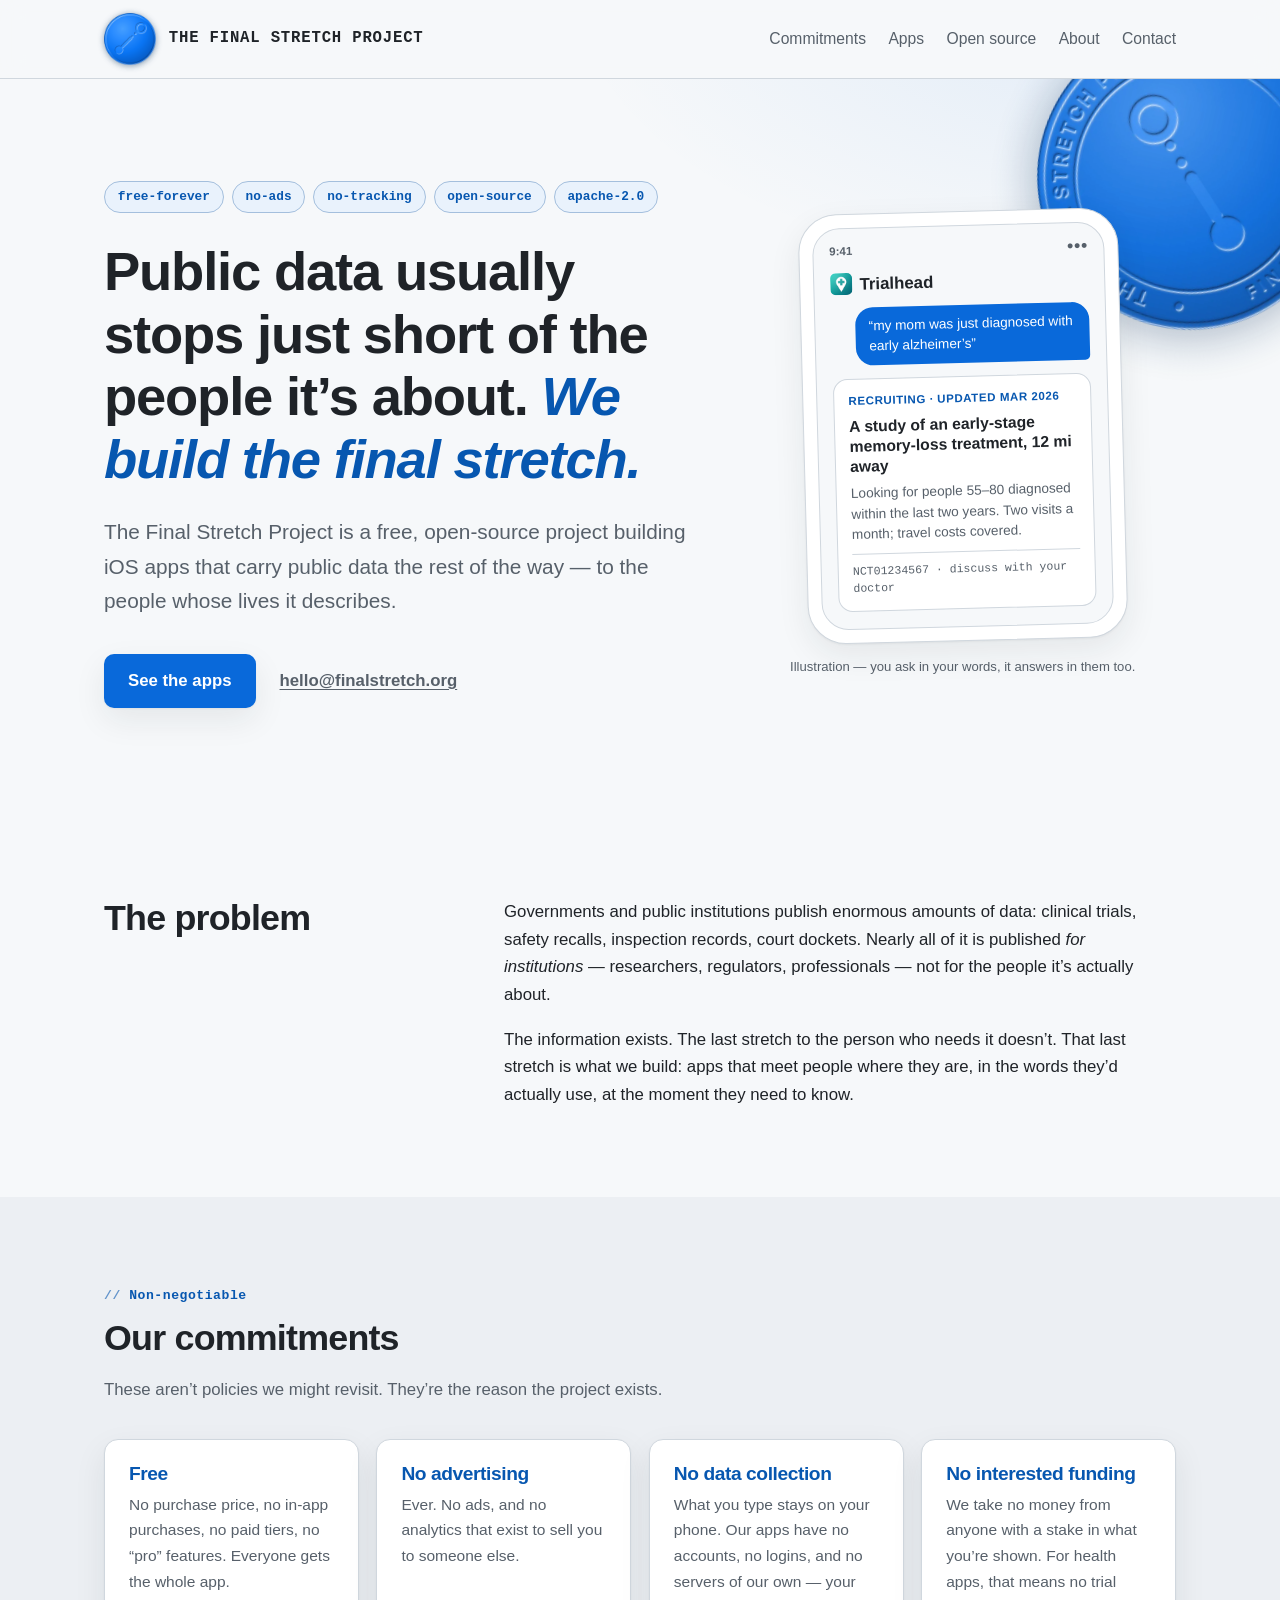
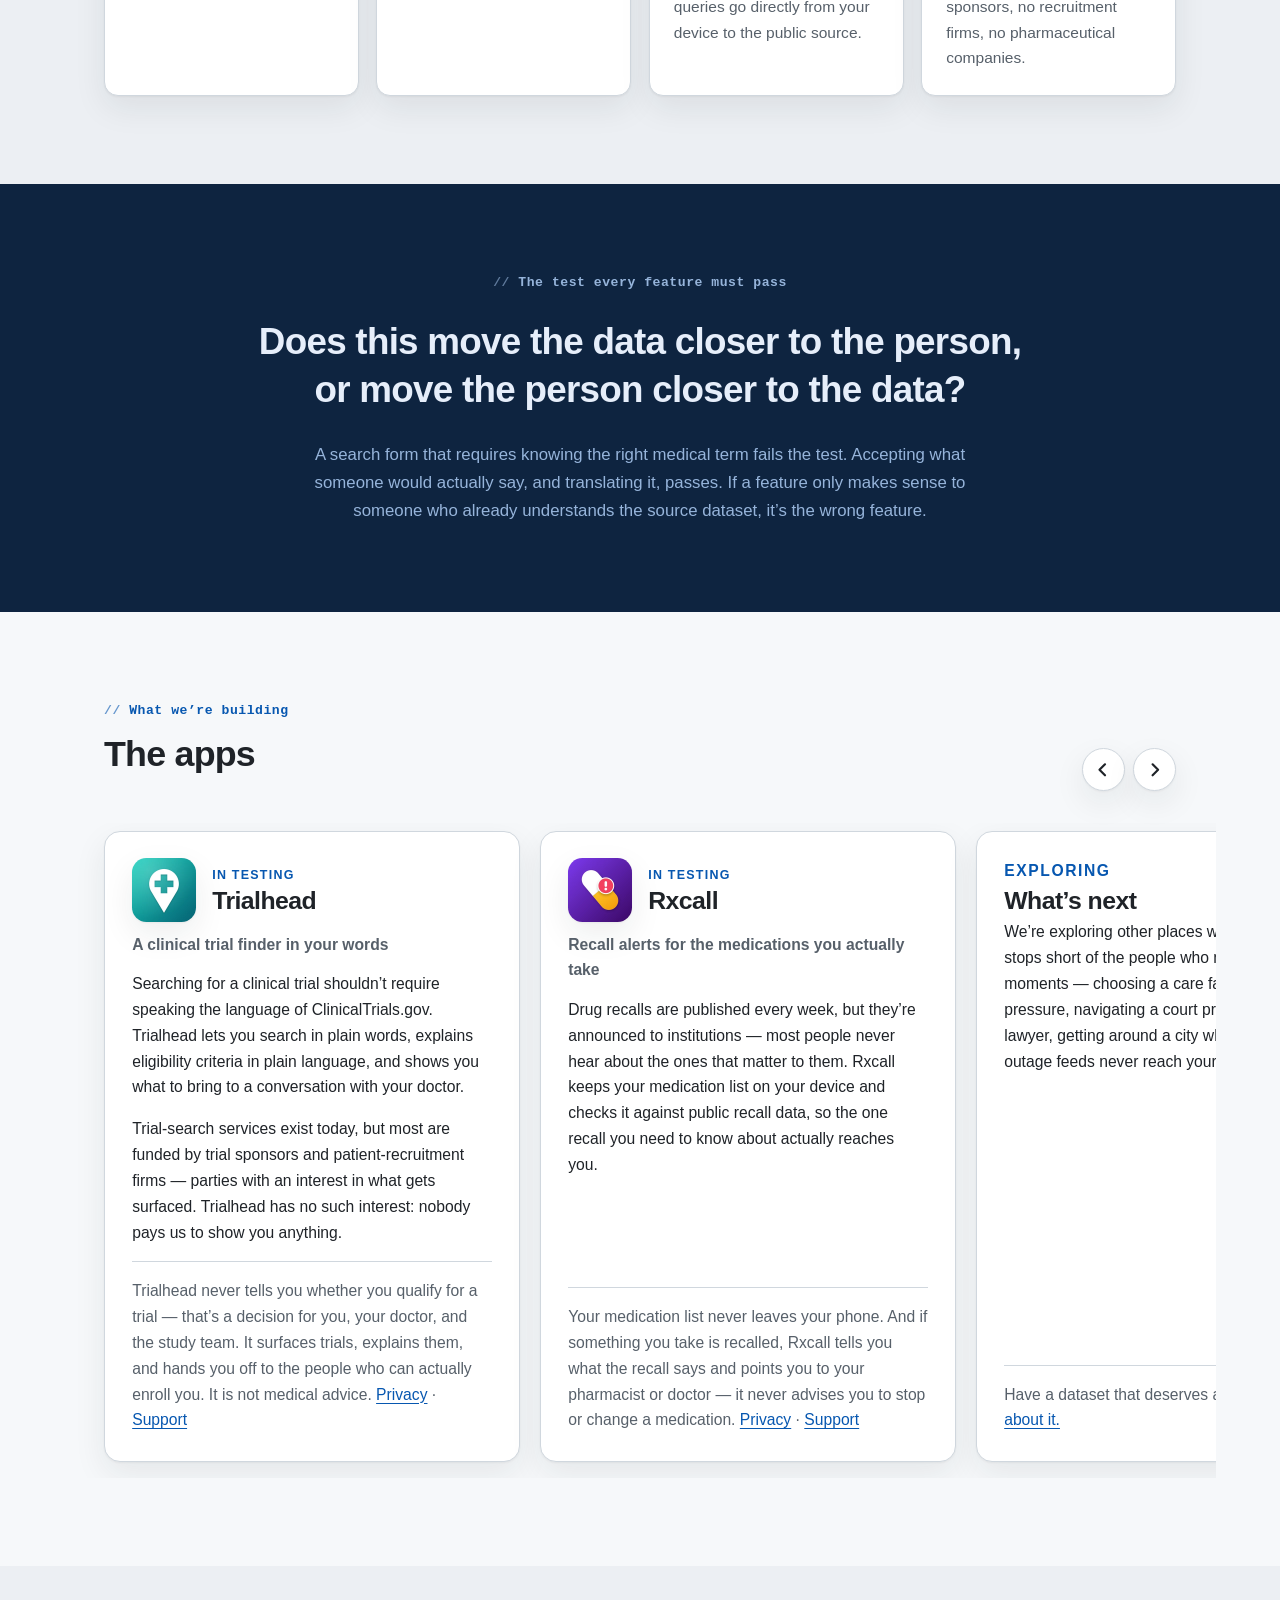
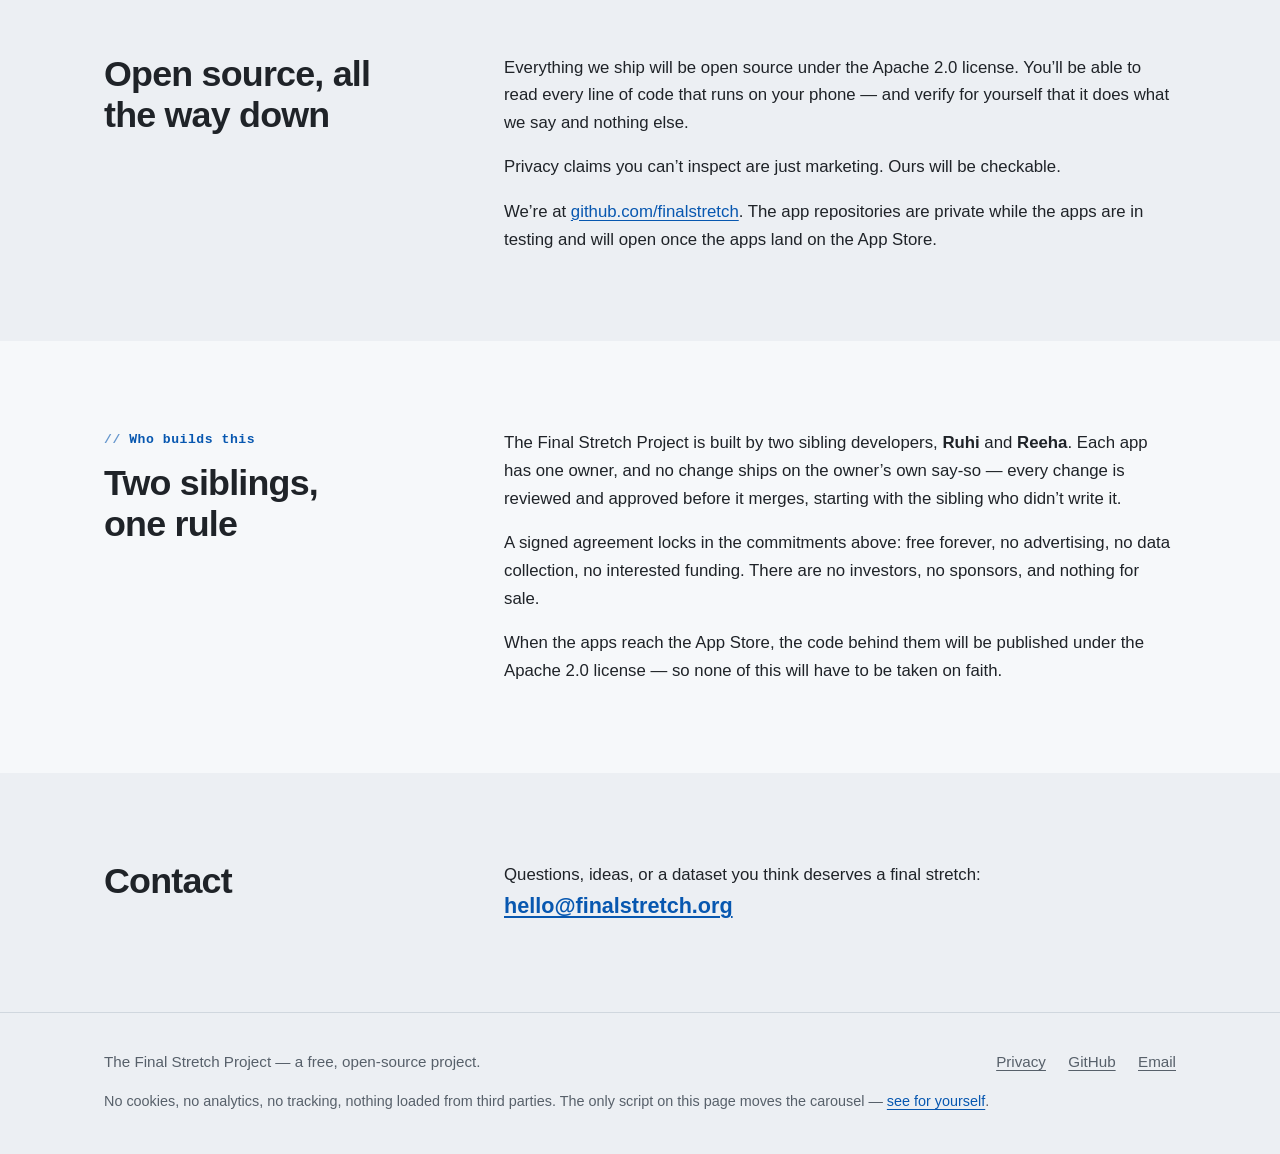
==== index.html @ bf7fd4ed "Point 'see for yourself' at the page source on GitHub Co-Authored-By: Claude Fable 5 <noreply@anthro" ====
<!DOCTYPE html>
<html lang="en">
<head>
  <meta charset="utf-8">
  <meta name="viewport" content="width=device-width, initial-scale=1">
  <title>The Final Stretch Project — public data, carried the rest of the way</title>
  <meta name="description" content="The Final Stretch Project builds free, open-source iOS apps that carry public data the rest of the way — to the people whose lives it describes. No ads, no data collection, no interested funding.">
  <link rel="stylesheet" href="style.css">
  <link rel="icon" href="data:image/svg+xml,%3Csvg xmlns='http://www.w3.org/2000/svg' viewBox='0 0 32 32'%3E%3Ccircle cx='16' cy='16' r='16' fill='%230969da'/%3E%3Ccircle cx='16' cy='16' r='13.2' fill='none' stroke='%23ffffff' stroke-opacity='0.5' stroke-width='0.9'/%3E%3Ccircle cx='22.2' cy='9.8' r='2.4' fill='none' stroke='%23ffffff' stroke-width='2'/%3E%3Cline x1='19.9' y1='12.3' x2='16.5' y2='16' stroke='%23ffffff' stroke-width='2' stroke-linecap='round' stroke-dasharray='0.1 2.4'/%3E%3Cline x1='16.5' y1='16' x2='12.6' y2='20.2' stroke='%23ffffff' stroke-width='2.4' stroke-linecap='round'/%3E%3Ccircle cx='10.8' cy='22.2' r='2.7' fill='%23ffffff'/%3E%3C/svg%3E">
  <meta property="og:title" content="The Final Stretch Project">
  <meta property="og:description" content="Public data usually stops just short of the people it's about. We build the final stretch.">
  <meta property="og:type" content="website">
  <meta property="og:url" content="https://finalstretch.org/">
</head>
<body>
  <a class="skip-link" href="#main">Skip to content</a>

  <header class="site-header">
    <nav class="container" aria-label="Site">
      <a class="wordmark" href="/">
        <img src="logo-header.png" alt="" width="48" height="48">
        The Final Stretch&nbsp;Project
      </a>
      <ul>
        <li><a href="#commitments">Commitments</a></li>
        <li><a href="#apps">Apps</a></li>
        <li><a href="#open-source">Open source</a></li>
        <li><a href="#about">About</a></li>
        <li><a href="#contact">Contact</a></li>
      </ul>
    </nav>
  </header>

  <main id="main">

    <section class="hero">
      <img class="hero-seal" src="logo-hero.webp" alt="" aria-hidden="true">
      <div class="container hero-grid">
        <div>
          <ul class="badges" aria-label="Project principles">
            <li>free-forever</li>
            <li>no-ads</li>
            <li>no-tracking</li>
            <li>open-source</li>
            <li>apache-2.0</li>
          </ul>
          <h1>Public data usually stops just short of the people it&rsquo;s about. <em>We build the final stretch.</em></h1>
          <p class="lede">The Final Stretch Project is a free, open-source project building iOS apps that carry public data the rest of the way&nbsp;&mdash; to the people whose lives it describes.</p>
          <p class="hero-actions">
            <a class="button" href="#apps">See the apps</a>
            <a class="quiet" href="mailto:hello@finalstretch.org">hello@finalstretch.org</a>
          </p>
        </div>
        <div>
          <div class="phone" aria-hidden="true">
            <div class="phone-screen">
              <div class="phone-status"><span>9:41</span><span>&#9679;&#9679;&#9679;</span></div>
              <p class="phone-app"><img src="trialhead-icon.webp" alt="" width="22" height="22">Trialhead</p>
              <p class="phone-query">&ldquo;my mom was just diagnosed with early alzheimer&rsquo;s&rdquo;</p>
              <div class="phone-result">
                <p class="phone-meta">Recruiting &middot; Updated Mar 2026</p>
                <p class="phone-title">A study of an early-stage memory-loss treatment, 12&nbsp;mi away</p>
                <p class="phone-body">Looking for people 55&ndash;80 diagnosed within the last two years. Two visits a month; travel costs covered.</p>
                <p class="phone-id">NCT01234567 &middot; discuss with your doctor</p>
              </div>
            </div>
          </div>
          <p class="phone-caption">Illustration &mdash; you ask in your words, it answers in them too.</p>
        </div>
      </div>
    </section>

    <section class="band" aria-labelledby="problem-heading">
      <div class="container split">
        <h2 id="problem-heading">The problem</h2>
        <div class="prose-col">
          <p>Governments and public institutions publish enormous amounts of data: clinical trials, safety recalls, inspection records, court dockets. Nearly all of it is published <em>for institutions</em>&nbsp;&mdash; researchers, regulators, professionals&nbsp;&mdash; not for the people it&rsquo;s actually about.</p>
          <p>The information exists. The last stretch to the person who needs it doesn&rsquo;t. That last stretch is what we build: apps that meet people where they are, in the words they&rsquo;d actually use, at the moment they need to know.</p>
        </div>
      </div>
    </section>

    <section class="band band-tint" aria-labelledby="commitments-heading" id="commitments">
      <div class="container">
        <p class="kicker">Non-negotiable</p>
        <h2 id="commitments-heading">Our commitments</h2>
        <p class="section-intro">These aren&rsquo;t policies we might revisit. They&rsquo;re the reason the project exists.</p>
        <div class="commitments-grid">
          <article>
            <h3>Free</h3>
            <p>No purchase price, no in-app purchases, no paid tiers, no &ldquo;pro&rdquo; features. Everyone gets the whole app.</p>
          </article>
          <article>
            <h3>No advertising</h3>
            <p>Ever. No ads, and no analytics that exist to sell you to someone else.</p>
          </article>
          <article>
            <h3>No data collection</h3>
            <p>What you type stays on your phone. Our apps have no accounts, no logins, and no servers of our own&nbsp;&mdash; your queries go directly from your device to the public source.</p>
          </article>
          <article>
            <h3>No interested funding</h3>
            <p>We take no money from anyone with a stake in what you&rsquo;re shown. For health apps, that means no trial sponsors, no recruitment firms, no pharmaceutical companies.</p>
          </article>
        </div>
      </div>
    </section>

    <section class="band band-accent" aria-labelledby="test-heading">
      <div class="container">
        <p class="test-kicker" id="test-heading">The test every feature must pass</p>
        <blockquote>
          <p>Does this move the data closer to the person, or move the person closer to the data?</p>
        </blockquote>
        <p class="test-note">A search form that requires knowing the right medical term fails the test. Accepting what someone would actually say, and translating it, passes. If a feature only makes sense to someone who already understands the source dataset, it&rsquo;s the wrong feature.</p>
      </div>
    </section>

    <section class="band" aria-labelledby="apps-heading" id="apps">
      <div class="container">
        <div class="gallery-head">
          <div>
            <p class="kicker">What we&rsquo;re building</p>
            <h2 id="apps-heading">The apps</h2>
          </div>
          <div class="gallery-controls" hidden>
            <button class="gal-btn" type="button" data-dir="-1" aria-label="Previous app">
              <svg viewBox="0 0 16 16" aria-hidden="true"><path d="M10 3 L5 8 L10 13" stroke="currentColor" stroke-width="2" fill="none" stroke-linecap="round" stroke-linejoin="round"/></svg>
            </button>
            <button class="gal-btn" type="button" data-dir="1" aria-label="Next app">
              <svg viewBox="0 0 16 16" aria-hidden="true"><path d="M6 3 L11 8 L6 13" stroke="currentColor" stroke-width="2" fill="none" stroke-linecap="round" stroke-linejoin="round"/></svg>
            </button>
          </div>
        </div>

        <div class="app-gallery" role="region" aria-label="App gallery" tabindex="0">

          <article class="app-card">
            <div class="app-head">
              <img class="app-icon" src="trialhead-icon.webp" alt="" width="64" height="64">
              <div>
                <p class="app-status">In testing</p>
                <h3>Trialhead</h3>
              </div>
            </div>
            <p class="app-tagline">A clinical trial finder in your words</p>
            <p>Searching for a clinical trial shouldn&rsquo;t require speaking the language of ClinicalTrials.gov. Trialhead lets you search in plain words, explains eligibility criteria in plain language, and shows you what to bring to a conversation with your doctor.</p>
            <p>Trial-search services exist today, but most are funded by trial sponsors and patient-recruitment firms&nbsp;&mdash; parties with an interest in what gets surfaced. Trialhead has no such interest: nobody pays us to show you anything.</p>
            <p class="app-note">Trialhead never tells you whether you qualify for a trial&nbsp;&mdash; that&rsquo;s a decision for you, your doctor, and the study team. It surfaces trials, explains them, and hands you off to the people who can actually enroll you. It is not medical advice. <a href="trialhead/privacy.html">Privacy</a> &middot; <a href="trialhead/support.html">Support</a></p>
          </article>

          <article class="app-card">
            <div class="app-head">
              <img class="app-icon" src="rxcall-icon.webp" alt="" width="64" height="64">
              <div>
                <p class="app-status">In testing</p>
                <h3>Rxcall</h3>
              </div>
            </div>
            <p class="app-tagline">Recall alerts for the medications you actually take</p>
            <p>Drug recalls are published every week, but they&rsquo;re announced to institutions&nbsp;&mdash; most people never hear about the ones that matter to them. Rxcall keeps your medication list on your device and checks it against public recall data, so the one recall you need to know about actually reaches you.</p>
            <p class="app-note">Your medication list never leaves your phone. And if something you take is recalled, Rxcall tells you what the recall says and points you to your pharmacist or doctor&nbsp;&mdash; it never advises you to stop or change a medication. <a href="rxcall/privacy.html">Privacy</a> &middot; <a href="rxcall/support.html">Support</a></p>
          </article>

          <article class="app-card">
            <p class="app-status">Exploring</p>
            <h3>What&rsquo;s next</h3>
            <p>We&rsquo;re exploring other places where public data stops short of the people who need it at hard moments&nbsp;&mdash; choosing a care facility under time pressure, navigating a court process without a lawyer, getting around a city when the elevator outage feeds never reach your transit app.</p>
            <p class="app-note">Have a dataset that deserves a final stretch? <a href="#contact">Tell us about it.</a></p>
          </article>

        </div>
      </div>
    </section>

    <section class="band band-tint" aria-labelledby="oss-heading" id="open-source">
      <div class="container split">
        <h2 id="oss-heading">Open source, all the way down</h2>
        <div class="prose-col">
          <p>Everything we ship will be open source under the Apache&nbsp;2.0 license. You&rsquo;ll be able to read every line of code that runs on your phone&nbsp;&mdash; and verify for yourself that it does what we say and nothing else.</p>
          <p>Privacy claims you can&rsquo;t inspect are just marketing. Ours will be checkable.</p>
          <p>We&rsquo;re at <a href="https://github.com/finalstretch" rel="me">github.com/finalstretch</a>. The app repositories are private while the apps are in testing and will open once the apps land on the App&nbsp;Store.</p>
        </div>
      </div>
    </section>

    <section class="band" aria-labelledby="about-heading" id="about">
      <div class="container split">
        <div>
          <p class="kicker">Who builds this</p>
          <h2 id="about-heading">Two siblings, one rule</h2>
        </div>
        <div class="prose-col">
          <p>The Final Stretch Project is built by two sibling developers, <strong>Ruhi</strong> and <strong>Reeha</strong>. Each app has one owner, and no change ships on the owner&rsquo;s own say-so&nbsp;&mdash; every change is reviewed and approved before it merges, starting with the sibling who didn&rsquo;t write it.</p>
          <p>A signed agreement locks in the commitments above: free forever, no advertising, no data collection, no interested funding. There are no investors, no sponsors, and nothing for sale.</p>
          <p>When the apps reach the App Store, the code behind them will be published under the Apache&nbsp;2.0 license&nbsp;&mdash; so none of this will have to be taken on faith.</p>
        </div>
      </div>
    </section>

    <section class="band band-tint" aria-labelledby="contact-heading" id="contact">
      <div class="container split">
        <h2 id="contact-heading">Contact</h2>
        <div class="prose-col">
          <p>Questions, ideas, or a dataset you think deserves a final stretch:<br>
          <a class="contact-link" href="mailto:hello@finalstretch.org">hello@finalstretch.org</a></p>
        </div>
      </div>
    </section>

  </main>

  <footer class="site-footer">
    <div class="container">
      <p style="margin:0">The Final Stretch Project&nbsp;&mdash; a free, open-source project.</p>
      <ul class="footer-links">
        <li><a href="/privacy.html">Privacy</a></li>
        <li><a href="https://github.com/finalstretch">GitHub</a></li>
        <li><a href="mailto:hello@finalstretch.org">Email</a></li>
      </ul>
      <p class="footer-note">No cookies, no analytics, no tracking, nothing loaded from third parties. The only script on this page moves the carousel&nbsp;&mdash; <a href="https://github.com/finalstretch/website/blob/main/index.html">see for yourself</a>.</p>
    </div>
  </footer>

  <script>
    // The site's only JavaScript: arrows + gentle autoplay for the app
    // carousel. Stores nothing, sends nothing, talks to no one.
    (function () {
      var gallery = document.querySelector(".app-gallery");
      var controls = document.querySelector(".gallery-controls");
      if (!gallery || !controls) return;
      controls.hidden = false;

      var motionOK = !matchMedia("(prefers-reduced-motion: reduce)").matches;
      var paused = false;
      var timer = null;

      function step(dir) {
        var card = gallery.querySelector(".app-card");
        if (!card) return;
        var width = card.getBoundingClientRect().width + 20;
        var max = gallery.scrollWidth - gallery.clientWidth;
        var next = gallery.scrollLeft + dir * width;
        if (next > max + 4) next = 0;
        if (next < -4) next = max;
        gallery.scrollTo({ left: next, behavior: motionOK ? "smooth" : "auto" });
      }

      function stopAutoplay() {
        if (timer) { clearInterval(timer); timer = null; }
      }

      controls.addEventListener("click", function (e) {
        var btn = e.target.closest("button[data-dir]");
        if (!btn) return;
        stopAutoplay();
        step(Number(btn.dataset.dir));
      });

      // Autoplay: only if motion is OK; pauses on hover/focus,
      // stops for good once the user takes over.
      if (motionOK) {
        timer = setInterval(function () {
          if (!paused && !document.hidden) step(1);
        }, 5000);
      }
      ["pointerdown", "wheel", "touchstart", "keydown"].forEach(function (ev) {
        gallery.addEventListener(ev, stopAutoplay, { passive: true });
      });
      gallery.addEventListener("pointerenter", function () { paused = true; });
      gallery.addEventListener("pointerleave", function () { paused = false; });
      gallery.addEventListener("focusin", function () { paused = true; });
      gallery.addEventListener("focusout", function () { paused = false; });
    })();
  </script>
</body>
</html>
---- style.css ----
/* The Final Stretch Project — finalstretch.org
   No frameworks, no external fonts, no third-party requests.
   The only JavaScript on the site is the carousel mover in index.html. */

:root {
  --bg: #f6f8fa;
  --bg-band: #eceff3;
  --bg-card: #ffffff;
  --ink: #1f2328;
  --ink-soft: #57606a;
  --accent: #0969da;
  --accent-ink: #0757b0;
  --accent-deep: #0e2440;
  --on-accent: #e6eefa;
  --on-accent-soft: #96b4da;
  --button-ink: #ffffff;
  --rule: #d0d7de;
  --focus: #bc4c00;
  --shadow: 0 1px 2px rgba(31, 35, 40, 0.05), 0 12px 32px rgba(31, 35, 40, 0.08);

  --font-ui: -apple-system, BlinkMacSystemFont, "Segoe UI", Roboto,
    "Helvetica Neue", Arial, sans-serif;
  --font-mono: ui-monospace, "SF Mono", SFMono-Regular, Menlo, Consolas,
    "Liberation Mono", monospace;
}

@media (prefers-color-scheme: dark) {
  :root {
    --bg: #0d1117;
    --bg-band: #131922;
    --bg-card: #161b22;
    --ink: #e6edf3;
    --ink-soft: #9198a1;
    --accent: #1f6feb;
    --accent-ink: #58a6ff;
    --accent-deep: #0a1a2f;
    --on-accent: #dbe8fb;
    --on-accent-soft: #87a9d6;
    --button-ink: #ffffff;
    --rule: #30363d;
    --focus: #d29922;
    --shadow: 0 1px 2px rgba(0, 0, 0, 0.4), 0 12px 32px rgba(0, 0, 0, 0.35);
  }
}

* { box-sizing: border-box; }

html {
  scroll-behavior: smooth;
}

@media (prefers-reduced-motion: reduce) {
  html { scroll-behavior: auto; }
}

body {
  margin: 0;
  background: var(--bg);
  color: var(--ink);
  font-family: var(--font-ui);
  font-size: 1.05rem;
  line-height: 1.65;
  -webkit-text-size-adjust: 100%;
}

/* ---- Layout primitives ---- */

.container {
  max-width: 72rem;
  margin-inline: auto;
  padding-inline: clamp(1.25rem, 4vw, 2.5rem);
}

.band {
  padding-block: clamp(3.25rem, 7vw, 5.5rem);
}

.band-tint { background: var(--bg-band); }

.band-accent {
  background: var(--accent-deep);
  color: var(--on-accent);
}

/* Sections rise gently into view as you scroll (scroll-driven CSS,
   no scripts; ignored by old browsers and reduced-motion users). */
@media (prefers-reduced-motion: no-preference) {
  @supports (animation-timeline: view()) {
    .band > .container {
      animation: rise linear both;
      animation-timeline: view();
      animation-range: entry 5% entry 45%;
    }
  }
}

@keyframes rise {
  from { opacity: 0.1; transform: translateY(1.5rem); }
  to   { opacity: 1;   transform: none; }
}

/* Heading-left / content-right editorial split on wide screens */
.split {
  display: grid;
  gap: 1.25rem 4rem;
  align-items: start;
}

@media (min-width: 56rem) {
  .split { grid-template-columns: minmax(0, 1fr) minmax(0, 2fr); }
  .split > h2 { margin-top: 0; }
}

/* ---- Type ---- */

h1, h2, h3 {
  font-family: var(--font-ui);
  line-height: 1.15;
  letter-spacing: -0.022em;
  font-weight: 750;
  text-wrap: balance;
}

h2 {
  font-size: clamp(1.7rem, 2.8vw, 2.3rem);
  margin: 0 0 1rem;
}

p { margin: 0 0 1em; }
p:last-child { margin-bottom: 0; }

.prose-col p { max-width: 42rem; }

a { color: var(--accent-ink); text-underline-offset: 3px; }

.kicker {
  font-family: var(--font-mono);
  font-size: 0.82rem;
  font-weight: 600;
  letter-spacing: 0.04em;
  color: var(--accent-ink);
  margin: 0 0 0.75rem;
}

.kicker::before { content: "// "; opacity: 0.6; }

/* ---- Accessibility helpers ---- */

.skip-link {
  position: absolute;
  left: -999px;
  top: 0;
  background: var(--accent);
  color: var(--button-ink);
  font-family: var(--font-ui);
  padding: 0.6rem 1rem;
  z-index: 100;
}

.skip-link:focus { left: 0.5rem; top: 0.5rem; }

:focus-visible {
  outline: 3px solid var(--focus);
  outline-offset: 2px;
  border-radius: 2px;
}

/* ---- Header ---- */

.site-header {
  position: sticky;
  top: 0;
  z-index: 50;
  border-bottom: 1px solid var(--rule);
  background: var(--bg);
  background: color-mix(in srgb, var(--bg) 84%, transparent);
  -webkit-backdrop-filter: blur(12px);
  backdrop-filter: blur(12px);
}

.site-header nav {
  display: flex;
  flex-wrap: wrap;
  align-items: center;
  gap: 0.5rem 1.5rem;
  padding-block: 0.8rem;
  font-family: var(--font-ui);
}

.wordmark {
  display: inline-flex;
  align-items: center;
  gap: 0.8rem;
  font-family: var(--font-mono);
  font-weight: 600;
  font-size: 0.98rem;
  letter-spacing: 0.05em;
  text-transform: uppercase;
  color: var(--ink);
  text-decoration: none;
}

.wordmark img {
  width: 3.25rem;
  height: 3.25rem;
  flex: none;
  filter: drop-shadow(0 1px 3px rgba(3, 41, 79, 0.45));
}

.site-header ul {
  display: flex;
  flex-wrap: wrap;
  gap: 0.25rem 1.4rem;
  list-style: none;
  margin: 0 0 0 auto;
  padding: 0;
}

.site-header ul a {
  color: var(--ink-soft);
  text-decoration: none;
  font-weight: 500;
  font-size: 0.98rem;
}

.site-header ul a:hover {
  color: var(--accent-ink);
  text-decoration: underline;
  text-underline-offset: 4px;
}

/* ---- Hero ---- */

.hero {
  position: relative;
  padding-block: clamp(3.5rem, 8vw, 6.5rem);
  background:
    radial-gradient(50rem 26rem at 88% -12%,
      rgba(9, 105, 218, 0.09), transparent 70%);
  overflow: hidden;
}

@media (prefers-color-scheme: dark) {
  .hero {
    background:
      radial-gradient(50rem 26rem at 88% -12%,
        rgba(31, 111, 235, 0.13), transparent 70%);
  }
}

/* Large seal stamped across the hero's top-right corner; scrolls with
   the page. Partially cropped by the edges, tilted like a hand-pressed
   stamp. Content stacks above it. */
.hero-seal {
  position: absolute;
  top: -2.5rem;
  right: -3rem;
  width: clamp(9rem, 24vw, 21rem);
  height: auto;
  transform: rotate(12deg);
  opacity: 0.95;
  filter: drop-shadow(0 6px 24px rgba(3, 41, 79, 0.35));
  pointer-events: none;
  z-index: 0;
}

@media (min-width: 64rem) {
  .hero-seal { top: -3.5rem; right: -4rem; }
}

/* In dark mode, seat the seal into the page rather than letting it
   float like a glossy sticker on the near-black ground. */
@media (prefers-color-scheme: dark) {
  .hero-seal {
    opacity: 0.9;
    filter: brightness(0.85) saturate(0.9)
      drop-shadow(0 6px 24px rgba(0, 0, 0, 0.5));
  }
}

.hero > .container { position: relative; z-index: 1; }

.hero-grid {
  display: grid;
  gap: 3rem;
  align-items: center;
}

@media (min-width: 64rem) {
  .hero-grid { grid-template-columns: minmax(0, 7fr) minmax(0, 5fr); }
}

.badges {
  display: flex;
  flex-wrap: wrap;
  gap: 0.5rem;
  list-style: none;
  margin: 0 0 1.75rem;
  padding: 0;
  font-family: var(--font-ui);
}

.badges li {
  font-family: var(--font-mono);
  font-size: 0.8rem;
  font-weight: 550;
  color: var(--accent-ink);
  background: var(--bg-card);
  background: color-mix(in srgb, var(--accent) 9%, var(--bg-card));
  border: 1px solid color-mix(in srgb, var(--accent) 22%, var(--rule));
  border-radius: 999px;
  padding: 0.28rem 0.8rem;
}

.hero h1 {
  font-size: clamp(2.1rem, 5vw, 3.4rem);
  margin: 0;
  max-width: 46rem;
}

.hero h1 em {
  font-style: italic;
  color: var(--accent-ink);
}

.lede {
  font-size: clamp(1.15rem, 1.8vw, 1.3rem);
  color: var(--ink-soft);
  max-width: 38rem;
  margin-top: 1.5rem;
}

.hero-actions {
  display: flex;
  flex-wrap: wrap;
  align-items: center;
  gap: 1rem 1.5rem;
  margin-top: 2.25rem;
  font-family: var(--font-ui);
}

.button {
  display: inline-block;
  background: var(--accent);
  color: var(--button-ink);
  font-weight: 650;
  text-decoration: none;
  padding: 0.8rem 1.5rem;
  border-radius: 10px;
  box-shadow: var(--shadow);
}

.button:hover { background: var(--accent-ink); }

.hero-actions .quiet { color: var(--ink-soft); font-weight: 550; }

/* ---- Phone mockup ---- */

.phone {
  width: min(20rem, 86vw);
  margin-inline: auto;
  background: var(--bg-card);
  border: 1px solid var(--rule);
  border-radius: 2.4rem;
  padding: 0.8rem;
  box-shadow: var(--shadow);
  font-family: var(--font-ui);
  font-size: 0.85rem;
  line-height: 1.5;
}

@media (min-width: 64rem) {
  .phone { transform: rotate(-1.5deg); }
}

.phone-screen {
  border: 1px solid var(--rule);
  border-radius: 1.7rem;
  padding: 0.9rem 1rem 1.1rem;
  background: var(--bg);
}

.phone-status {
  display: flex;
  justify-content: space-between;
  font-size: 0.72rem;
  font-weight: 600;
  color: var(--ink-soft);
  margin-bottom: 0.7rem;
}

.phone-app {
  display: flex;
  align-items: center;
  gap: 0.45rem;
  font-family: var(--font-ui);
  font-weight: 700;
  font-size: 1.05rem;
  margin: 0 0 0.7rem;
}

.phone-app img {
  width: 1.4rem;
  height: 1.4rem;
  border-radius: 24%;
}

.phone-query {
  background: var(--accent);
  color: var(--button-ink);
  border-radius: 1.1rem 1.1rem 0.3rem 1.1rem;
  padding: 0.55rem 0.85rem;
  margin: 0 0 0.8rem 1.5rem;
}

.phone-result {
  background: var(--bg-card);
  border: 1px solid var(--rule);
  border-radius: 0.9rem;
  padding: 0.8rem 0.9rem;
}

.phone-meta {
  font-size: 0.72rem;
  font-weight: 650;
  letter-spacing: 0.05em;
  text-transform: uppercase;
  color: var(--accent-ink);
  margin: 0 0 0.4rem;
}

.phone-title {
  font-family: var(--font-ui);
  font-weight: 700;
  font-size: 0.98rem;
  line-height: 1.3;
  margin: 0 0 0.4rem;
}

.phone-body {
  color: var(--ink-soft);
  margin: 0 0 0.55rem;
}

.phone-id {
  font-family: var(--font-mono);
  font-size: 0.72rem;
  color: var(--ink-soft);
  border-top: 1px solid var(--rule);
  padding-top: 0.5rem;
  margin: 0;
}

.phone-caption {
  font-family: var(--font-ui);
  font-size: 0.82rem;
  color: var(--ink-soft);
  text-align: center;
  margin-top: 0.9rem;
}

/* ---- Commitments ---- */

.section-intro {
  color: var(--ink-soft);
  max-width: 42rem;
}

.commitments-grid {
  display: grid;
  grid-template-columns: repeat(auto-fit, minmax(15rem, 1fr));
  gap: 1.1rem;
  margin-top: 2.25rem;
}

.commitments-grid article {
  background: var(--bg-card);
  border: 1px solid var(--rule);
  border-radius: 14px;
  padding: 1.4rem 1.5rem 1.5rem;
  box-shadow: var(--shadow);
}

.commitments-grid h3 {
  margin: 0 0 0.45rem;
  font-size: 1.2rem;
  color: var(--accent-ink);
}

.commitments-grid p {
  margin: 0;
  color: var(--ink-soft);
  font-family: var(--font-ui);
  font-size: 0.97rem;
}

/* ---- Product test (accent band) ---- */

.band-accent blockquote {
  margin: 0 auto;
  max-width: 52rem;
  text-align: center;
  border: 0;
  padding: 0;
}

.band-accent blockquote p {
  font-family: var(--font-ui);
  font-size: clamp(1.5rem, 3.2vw, 2.3rem);
  font-weight: 750;
  letter-spacing: -0.02em;
  line-height: 1.3;
  text-wrap: balance;
  margin: 0;
}

.band-accent .test-kicker {
  text-align: center;
  font-family: var(--font-mono);
  font-size: 0.82rem;
  font-weight: 600;
  letter-spacing: 0.04em;
  color: var(--on-accent-soft);
  margin: 0 0 1.5rem;
}

.band-accent .test-kicker::before { content: "// "; opacity: 0.6; }

.band-accent .test-note {
  max-width: 44rem;
  margin: 1.75rem auto 0;
  text-align: center;
  color: var(--on-accent-soft);
}

.band-accent a { color: var(--on-accent); }

/* ---- Apps: carousel gallery ---- */

.gallery-head {
  display: flex;
  flex-wrap: wrap;
  align-items: end;
  justify-content: space-between;
  gap: 1rem 2rem;
}

.gallery-controls {
  display: flex;
  gap: 0.5rem;
}

.gal-btn {
  font: inherit;
  font-family: var(--font-ui);
  width: 2.7rem;
  height: 2.7rem;
  border-radius: 50%;
  border: 1px solid var(--rule);
  background: var(--bg-card);
  color: var(--ink);
  cursor: pointer;
  display: grid;
  place-items: center;
  box-shadow: var(--shadow);
}

.gal-btn:hover {
  border-color: var(--accent-ink);
  color: var(--accent-ink);
}

.gal-btn svg { width: 1.1rem; height: 1.1rem; }

.app-gallery {
  display: grid;
  grid-auto-flow: column;
  grid-auto-columns: min(85%, 26rem);
  gap: 1.25rem;
  margin-top: 2rem;
  overflow-x: auto;
  scroll-snap-type: x mandatory;
  scroll-padding-inline: clamp(1.25rem, 4vw, 2.5rem);
  padding: 0.5rem clamp(1.25rem, 4vw, 2.5rem) 1rem;
  margin-inline: calc(-1 * clamp(1.25rem, 4vw, 2.5rem));
  -webkit-overflow-scrolling: touch;
  scrollbar-width: none;
}

.app-gallery::-webkit-scrollbar { display: none; }

.app-gallery:focus-visible {
  outline: 3px solid var(--focus);
  outline-offset: 4px;
  border-radius: 8px;
}

.app-card {
  background: var(--bg-card);
  border: 1px solid var(--rule);
  border-radius: 16px;
  padding: 1.6rem 1.7rem 1.7rem;
  box-shadow: var(--shadow);
  display: flex;
  flex-direction: column;
  scroll-snap-align: start;
}

.app-card > p {
  font-family: var(--font-ui);
  font-size: 0.98rem;
}

.app-head {
  display: flex;
  align-items: center;
  gap: 1rem;
  margin-bottom: 0.6rem;
}

.app-icon {
  width: 4rem;
  height: 4rem;
  flex: none;
  border-radius: 22.5%;
  box-shadow: var(--shadow);
}

.app-card h3 { margin: 0.2rem 0 0.25rem; font-size: 1.55rem; }

.app-head h3 { margin: 0.1rem 0 0; }

.app-status {
  margin: 0;
  font-size: 0.78rem;
  font-weight: 700;
  letter-spacing: 0.1em;
  text-transform: uppercase;
  color: var(--accent-ink);
}

.app-tagline {
  margin: 0 0 0.85rem;
  font-weight: 600;
  color: var(--ink-soft);
}

.app-note {
  border-top: 1px solid var(--rule);
  padding-top: 1rem;
  color: var(--ink-soft);
  font-size: 0.92rem;
  margin-top: auto;
  margin-bottom: 0;
}

/* Carousel motion: cards ease in/out as they cross the gallery's edges. */
@media (prefers-reduced-motion: no-preference) {
  @supports (animation-timeline: view(inline)) {
    .app-card {
      animation: card-enter linear both, card-exit linear both;
      animation-timeline: view(inline), view(inline);
      animation-range: entry 0% entry 100%, exit 0% exit 100%;
    }
  }
}

@keyframes card-enter {
  from { opacity: 0.25; transform: translateX(1.5rem) scale(0.94); }
  to   { opacity: 1;    transform: none; }
}

@keyframes card-exit {
  from { opacity: 1;    transform: none; }
  to   { opacity: 0.25; transform: translateX(-1.5rem) scale(0.94); }
}

/* Carousel position dots, where the CSS carousel spec is supported */
@supports (scroll-marker-group: after) {
  .app-gallery { scroll-marker-group: after; }
  .app-gallery::scroll-marker-group {
    display: grid;
    grid-auto-flow: column;
    justify-content: center;
    gap: 0.6rem;
    margin-top: 1.1rem;
  }
  .app-card::scroll-marker {
    content: "";
    width: 0.6rem;
    height: 0.6rem;
    border-radius: 50%;
    background: var(--rule);
    border: 1px solid var(--ink-soft);
    cursor: pointer;
  }
  .app-card::scroll-marker:target-current {
    background: var(--accent);
    border-color: var(--accent);
  }
}

/* ---- Contact ---- */

.contact-link { font-size: 1.35rem; font-weight: 650; }

/* ---- Footer ---- */

.site-footer {
  border-top: 1px solid var(--rule);
  background: var(--bg-band);
  color: var(--ink-soft);
  font-family: var(--font-ui);
  font-size: 0.95rem;
}

.site-footer .container {
  padding-block: 2.25rem 2.5rem;
  display: flex;
  flex-wrap: wrap;
  align-items: baseline;
  justify-content: space-between;
  gap: 0.75rem 2rem;
}

.footer-links {
  display: flex;
  flex-wrap: wrap;
  gap: 0.25rem 1.4rem;
  list-style: none;
  margin: 0;
  padding: 0;
}

.footer-links a { color: var(--ink-soft); }
.footer-links a:hover { color: var(--accent-ink); }

.footer-note {
  flex-basis: 100%;
  margin: 0.25rem 0 0;
  font-size: 0.9rem;
}
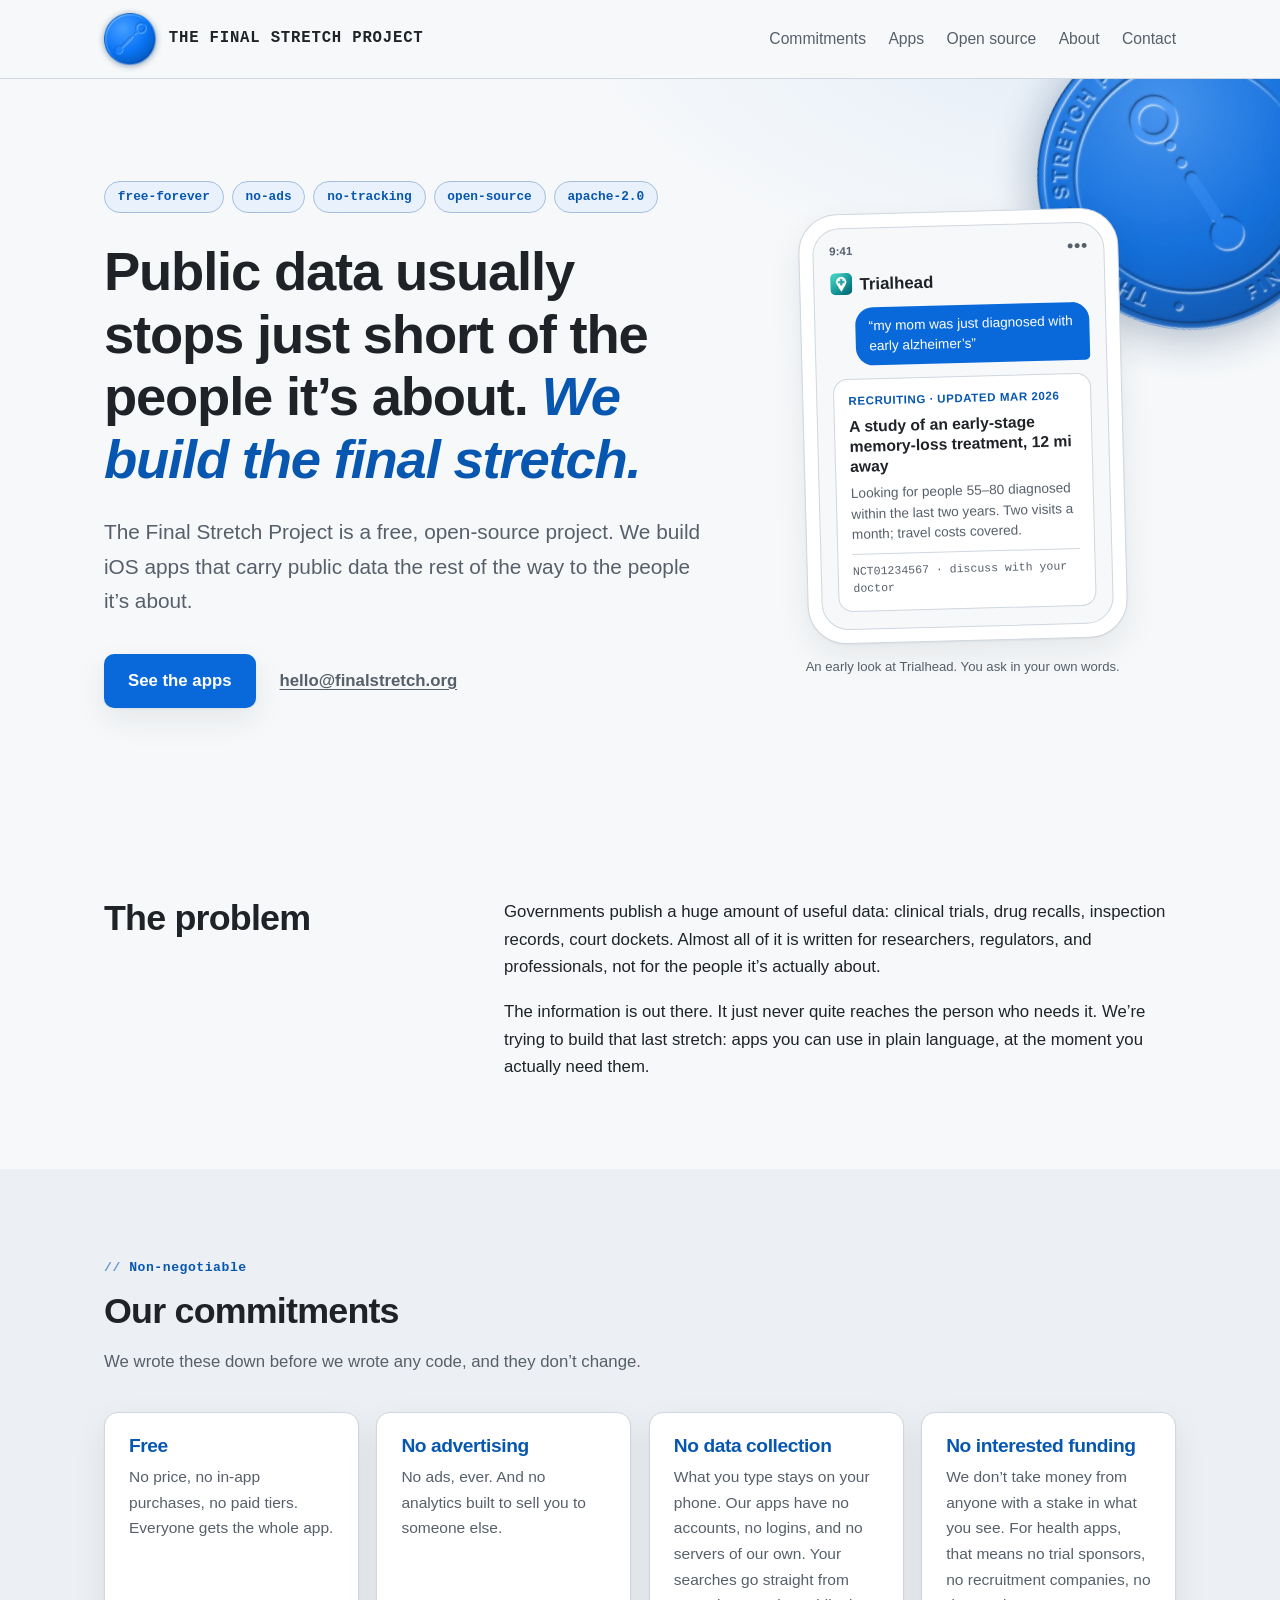
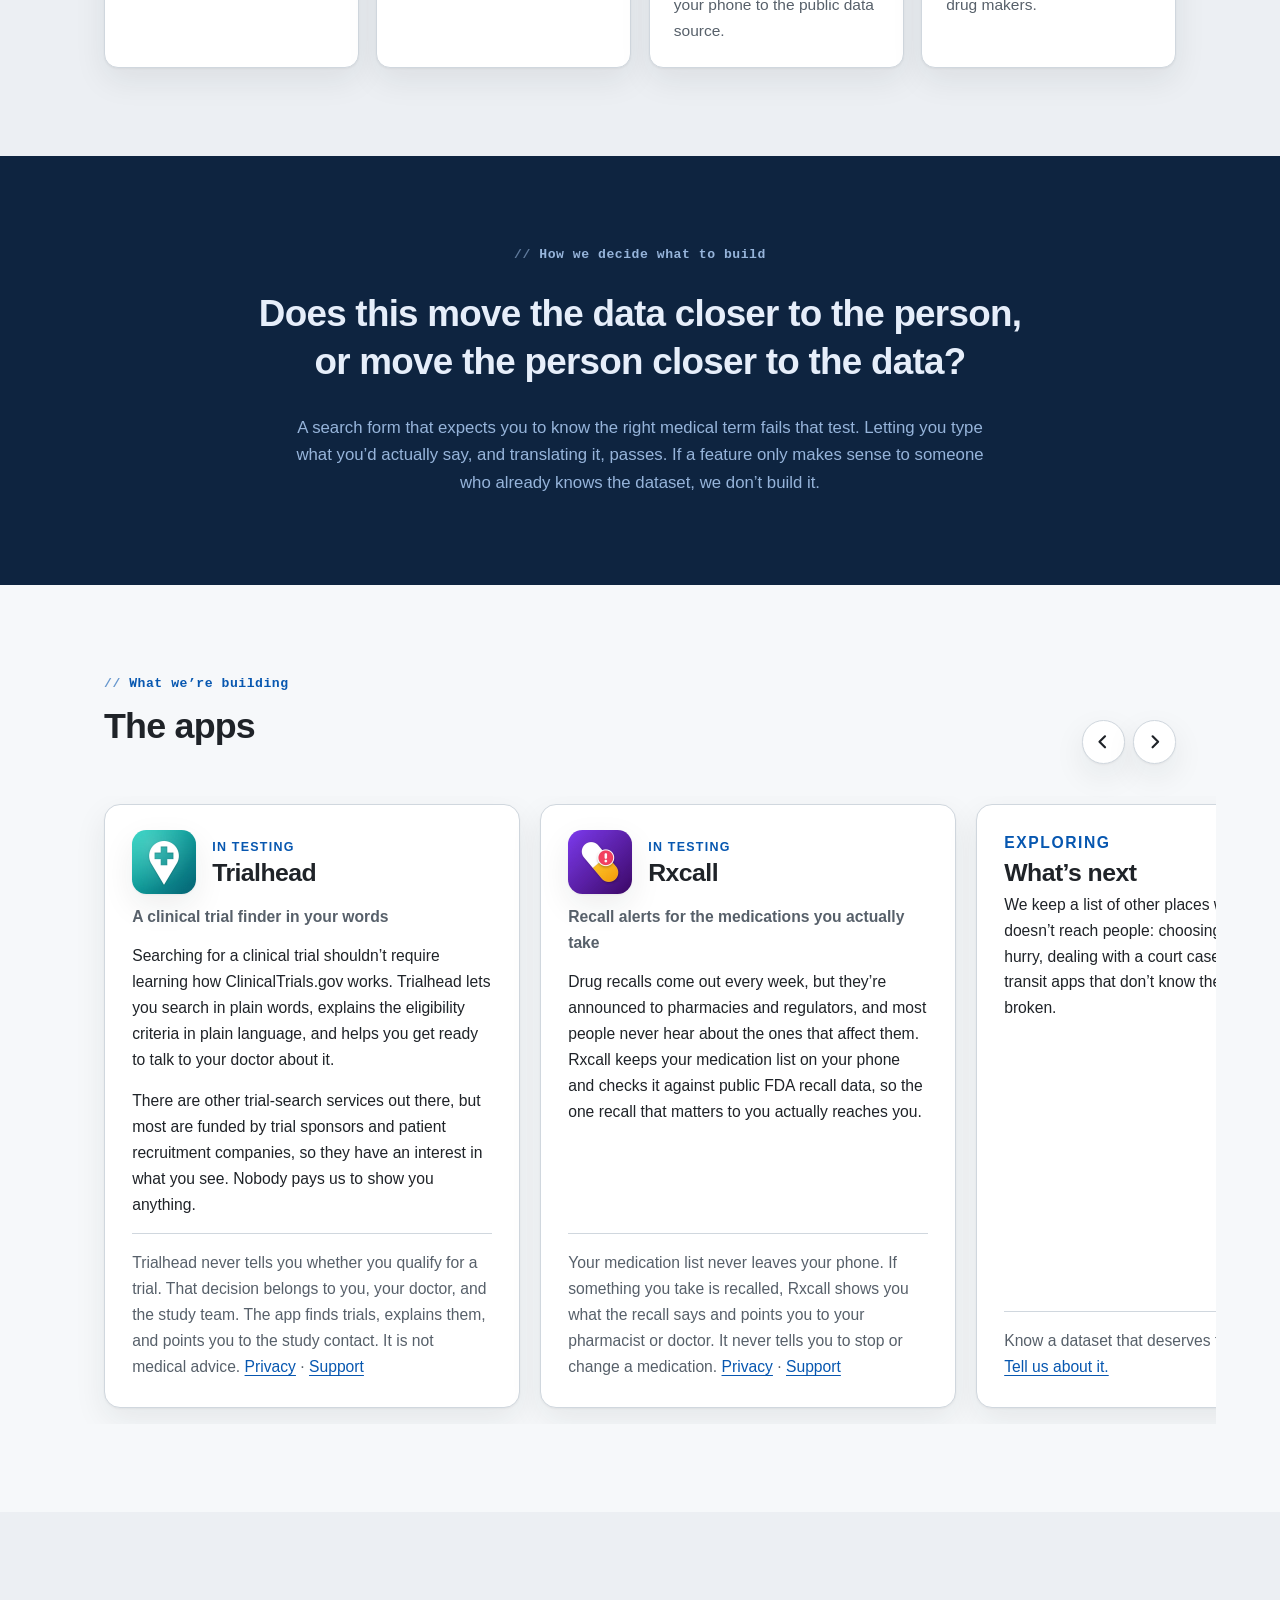
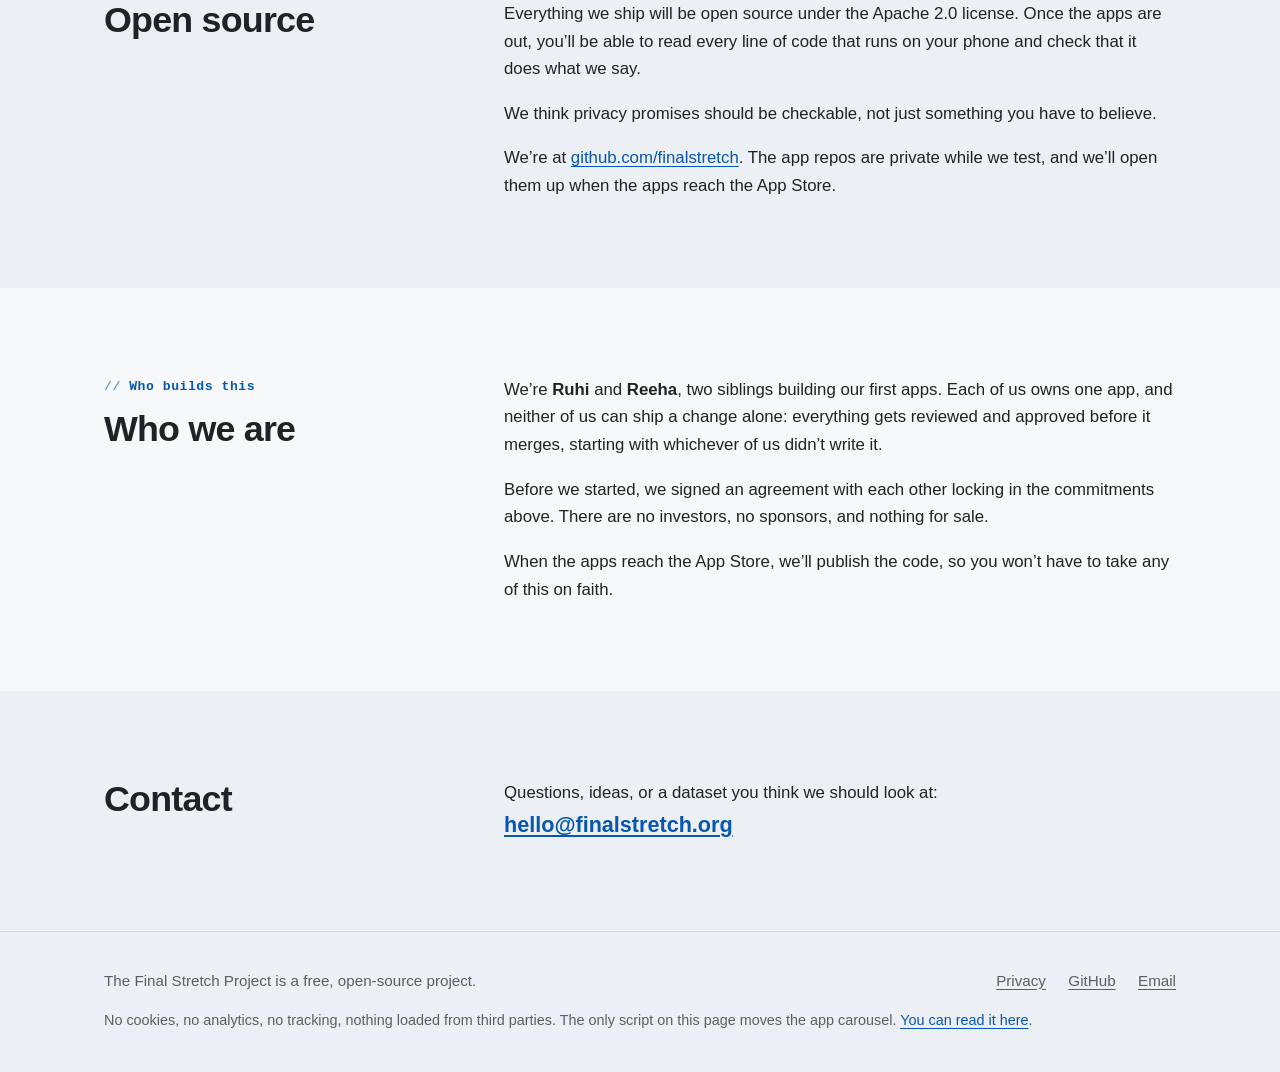
==== commit 395035c1: "Copy rewrite: plainer, more human voice Remove em-dashes throughout, drop slogan-style headers and a" ====
--- a/index.html
+++ b/index.html
@@ -4,13 +4,20 @@
   <meta charset="utf-8">
   <meta name="viewport" content="width=device-width, initial-scale=1">
   <title>The Final Stretch Project — public data, carried the rest of the way</title>
-  <meta name="description" content="The Final Stretch Project builds free, open-source iOS apps that carry public data the rest of the way — to the people whose lives it describes. No ads, no data collection, no interested funding.">
+  <meta name="description" content="The Final Stretch Project builds free, open-source iOS apps that carry public data the rest of the way to the people it's about. No ads, no data collection, no interested funding.">
   <link rel="stylesheet" href="style.css">
   <link rel="icon" href="data:image/svg+xml,%3Csvg xmlns='http://www.w3.org/2000/svg' viewBox='0 0 32 32'%3E%3Ccircle cx='16' cy='16' r='16' fill='%230969da'/%3E%3Ccircle cx='16' cy='16' r='13.2' fill='none' stroke='%23ffffff' stroke-opacity='0.5' stroke-width='0.9'/%3E%3Ccircle cx='22.2' cy='9.8' r='2.4' fill='none' stroke='%23ffffff' stroke-width='2'/%3E%3Cline x1='19.9' y1='12.3' x2='16.5' y2='16' stroke='%23ffffff' stroke-width='2' stroke-linecap='round' stroke-dasharray='0.1 2.4'/%3E%3Cline x1='16.5' y1='16' x2='12.6' y2='20.2' stroke='%23ffffff' stroke-width='2.4' stroke-linecap='round'/%3E%3Ccircle cx='10.8' cy='22.2' r='2.7' fill='%23ffffff'/%3E%3C/svg%3E">
   <meta property="og:title" content="The Final Stretch Project">
   <meta property="og:description" content="Public data usually stops just short of the people it's about. We build the final stretch.">
   <meta property="og:type" content="website">
   <meta property="og:url" content="https://finalstretch.org/">
+  <meta property="og:image" content="https://finalstretch.org/og-card.png">
+  <meta property="og:image:width" content="1200">
+  <meta property="og:image:height" content="630">
+  <meta name="twitter:card" content="summary_large_image">
+  <meta name="theme-color" content="#f6f8fa" media="(prefers-color-scheme: light)">
+  <meta name="theme-color" content="#0d1117" media="(prefers-color-scheme: dark)">
+  <link rel="apple-touch-icon" href="/logo-header.png">
 </head>
 <body>
   <a class="skip-link" href="#main">Skip to content</a>
@@ -21,6 +28,10 @@
         <img src="logo-header.png" alt="" width="48" height="48">
         The Final Stretch&nbsp;Project
       </a>
+      <input type="checkbox" id="nav-toggle" class="nav-toggle" aria-label="Menu">
+      <label class="nav-burger" for="nav-toggle" aria-hidden="true">
+        <svg viewBox="0 0 24 24"><line x1="4" y1="7" x2="20" y2="7"/><line x1="4" y1="12" x2="20" y2="12"/><line x1="4" y1="17" x2="20" y2="17"/></svg>
+      </label>
       <ul>
         <li><a href="#commitments">Commitments</a></li>
         <li><a href="#apps">Apps</a></li>
@@ -45,7 +56,7 @@
             <li>apache-2.0</li>
           </ul>
           <h1>Public data usually stops just short of the people it&rsquo;s about. <em>We build the final stretch.</em></h1>
-          <p class="lede">The Final Stretch Project is a free, open-source project building iOS apps that carry public data the rest of the way&nbsp;&mdash; to the people whose lives it describes.</p>
+          <p class="lede">The Final Stretch Project is a free, open-source project. We build iOS apps that carry public data the rest of the way to the people it&rsquo;s about.</p>
           <p class="hero-actions">
             <a class="button" href="#apps">See the apps</a>
             <a class="quiet" href="mailto:hello@finalstretch.org">hello@finalstretch.org</a>
@@ -65,7 +76,7 @@
               </div>
             </div>
           </div>
-          <p class="phone-caption">Illustration &mdash; you ask in your words, it answers in them too.</p>
+          <p class="phone-caption">An early look at Trialhead. You ask in your own words.</p>
         </div>
       </div>
     </section>
@@ -74,8 +85,8 @@
       <div class="container split">
         <h2 id="problem-heading">The problem</h2>
         <div class="prose-col">
-          <p>Governments and public institutions publish enormous amounts of data: clinical trials, safety recalls, inspection records, court dockets. Nearly all of it is published <em>for institutions</em>&nbsp;&mdash; researchers, regulators, professionals&nbsp;&mdash; not for the people it&rsquo;s actually about.</p>
-          <p>The information exists. The last stretch to the person who needs it doesn&rsquo;t. That last stretch is what we build: apps that meet people where they are, in the words they&rsquo;d actually use, at the moment they need to know.</p>
+          <p>Governments publish a huge amount of useful data: clinical trials, drug recalls, inspection records, court dockets. Almost all of it is written for researchers, regulators, and professionals, not for the people it&rsquo;s actually about.</p>
+          <p>The information is out there. It just never quite reaches the person who needs it. We&rsquo;re trying to build that last stretch: apps you can use in plain language, at the moment you actually need them.</p>
         </div>
       </div>
     </section>
@@ -84,23 +95,23 @@
       <div class="container">
         <p class="kicker">Non-negotiable</p>
         <h2 id="commitments-heading">Our commitments</h2>
-        <p class="section-intro">These aren&rsquo;t policies we might revisit. They&rsquo;re the reason the project exists.</p>
+        <p class="section-intro">We wrote these down before we wrote any code, and they don&rsquo;t change.</p>
         <div class="commitments-grid">
           <article>
             <h3>Free</h3>
-            <p>No purchase price, no in-app purchases, no paid tiers, no &ldquo;pro&rdquo; features. Everyone gets the whole app.</p>
+            <p>No price, no in-app purchases, no paid tiers. Everyone gets the whole app.</p>
           </article>
           <article>
             <h3>No advertising</h3>
-            <p>Ever. No ads, and no analytics that exist to sell you to someone else.</p>
+            <p>No ads, ever. And no analytics built to sell you to someone else.</p>
           </article>
           <article>
             <h3>No data collection</h3>
-            <p>What you type stays on your phone. Our apps have no accounts, no logins, and no servers of our own&nbsp;&mdash; your queries go directly from your device to the public source.</p>
+            <p>What you type stays on your phone. Our apps have no accounts, no logins, and no servers of our own. Your searches go straight from your phone to the public data source.</p>
           </article>
           <article>
             <h3>No interested funding</h3>
-            <p>We take no money from anyone with a stake in what you&rsquo;re shown. For health apps, that means no trial sponsors, no recruitment firms, no pharmaceutical companies.</p>
+            <p>We don&rsquo;t take money from anyone with a stake in what you see. For health apps, that means no trial sponsors, no recruitment companies, no drug makers.</p>
           </article>
         </div>
       </div>
@@ -108,11 +119,11 @@
 
     <section class="band band-accent" aria-labelledby="test-heading">
       <div class="container">
-        <p class="test-kicker" id="test-heading">The test every feature must pass</p>
+        <p class="test-kicker" id="test-heading">How we decide what to build</p>
         <blockquote>
           <p>Does this move the data closer to the person, or move the person closer to the data?</p>
         </blockquote>
-        <p class="test-note">A search form that requires knowing the right medical term fails the test. Accepting what someone would actually say, and translating it, passes. If a feature only makes sense to someone who already understands the source dataset, it&rsquo;s the wrong feature.</p>
+        <p class="test-note">A search form that expects you to know the right medical term fails that test. Letting you type what you&rsquo;d actually say, and translating it, passes. If a feature only makes sense to someone who already knows the dataset, we don&rsquo;t build it.</p>
       </div>
     </section>
 
@@ -144,9 +155,9 @@
               </div>
             </div>
             <p class="app-tagline">A clinical trial finder in your words</p>
-            <p>Searching for a clinical trial shouldn&rsquo;t require speaking the language of ClinicalTrials.gov. Trialhead lets you search in plain words, explains eligibility criteria in plain language, and shows you what to bring to a conversation with your doctor.</p>
-            <p>Trial-search services exist today, but most are funded by trial sponsors and patient-recruitment firms&nbsp;&mdash; parties with an interest in what gets surfaced. Trialhead has no such interest: nobody pays us to show you anything.</p>
-            <p class="app-note">Trialhead never tells you whether you qualify for a trial&nbsp;&mdash; that&rsquo;s a decision for you, your doctor, and the study team. It surfaces trials, explains them, and hands you off to the people who can actually enroll you. It is not medical advice. <a href="trialhead/privacy.html">Privacy</a> &middot; <a href="trialhead/support.html">Support</a></p>
+            <p>Searching for a clinical trial shouldn&rsquo;t require learning how ClinicalTrials.gov works. Trialhead lets you search in plain words, explains the eligibility criteria in plain language, and helps you get ready to talk to your doctor about it.</p>
+            <p>There are other trial-search services out there, but most are funded by trial sponsors and patient recruitment companies, so they have an interest in what you see. Nobody pays us to show you anything.</p>
+            <p class="app-note">Trialhead never tells you whether you qualify for a trial. That decision belongs to you, your doctor, and the study team. The app finds trials, explains them, and points you to the study contact. It is not medical advice. <a href="trialhead/privacy.html">Privacy</a> &middot; <a href="trialhead/support.html">Support</a></p>
           </article>
 
           <article class="app-card">
@@ -158,15 +169,15 @@
               </div>
             </div>
             <p class="app-tagline">Recall alerts for the medications you actually take</p>
-            <p>Drug recalls are published every week, but they&rsquo;re announced to institutions&nbsp;&mdash; most people never hear about the ones that matter to them. Rxcall keeps your medication list on your device and checks it against public recall data, so the one recall you need to know about actually reaches you.</p>
-            <p class="app-note">Your medication list never leaves your phone. And if something you take is recalled, Rxcall tells you what the recall says and points you to your pharmacist or doctor&nbsp;&mdash; it never advises you to stop or change a medication. <a href="rxcall/privacy.html">Privacy</a> &middot; <a href="rxcall/support.html">Support</a></p>
+            <p>Drug recalls come out every week, but they&rsquo;re announced to pharmacies and regulators, and most people never hear about the ones that affect them. Rxcall keeps your medication list on your phone and checks it against public FDA recall data, so the one recall that matters to you actually reaches you.</p>
+            <p class="app-note">Your medication list never leaves your phone. If something you take is recalled, Rxcall shows you what the recall says and points you to your pharmacist or doctor. It never tells you to stop or change a medication. <a href="rxcall/privacy.html">Privacy</a> &middot; <a href="rxcall/support.html">Support</a></p>
           </article>
 
           <article class="app-card">
             <p class="app-status">Exploring</p>
             <h3>What&rsquo;s next</h3>
-            <p>We&rsquo;re exploring other places where public data stops short of the people who need it at hard moments&nbsp;&mdash; choosing a care facility under time pressure, navigating a court process without a lawyer, getting around a city when the elevator outage feeds never reach your transit app.</p>
-            <p class="app-note">Have a dataset that deserves a final stretch? <a href="#contact">Tell us about it.</a></p>
+            <p>We keep a list of other places where public data doesn&rsquo;t reach people: choosing a nursing home in a hurry, dealing with a court case without a lawyer, transit apps that don&rsquo;t know the station elevator is broken.</p>
+            <p class="app-note">Know a dataset that deserves the same treatment? <a href="#contact">Tell us about it.</a></p>
           </article>
 
         </div>
@@ -175,11 +186,11 @@
 
     <section class="band band-tint" aria-labelledby="oss-heading" id="open-source">
       <div class="container split">
-        <h2 id="oss-heading">Open source, all the way down</h2>
-        <div class="prose-col">
-          <p>Everything we ship will be open source under the Apache&nbsp;2.0 license. You&rsquo;ll be able to read every line of code that runs on your phone&nbsp;&mdash; and verify for yourself that it does what we say and nothing else.</p>
-          <p>Privacy claims you can&rsquo;t inspect are just marketing. Ours will be checkable.</p>
-          <p>We&rsquo;re at <a href="https://github.com/finalstretch" rel="me">github.com/finalstretch</a>. The app repositories are private while the apps are in testing and will open once the apps land on the App&nbsp;Store.</p>
+        <h2 id="oss-heading">Open source</h2>
+        <div class="prose-col">
+          <p>Everything we ship will be open source under the Apache&nbsp;2.0 license. Once the apps are out, you&rsquo;ll be able to read every line of code that runs on your phone and check that it does what we say.</p>
+          <p>We think privacy promises should be checkable, not just something you have to believe.</p>
+          <p>We&rsquo;re at <a href="https://github.com/finalstretch" rel="me">github.com/finalstretch</a>. The app repos are private while we test, and we&rsquo;ll open them up when the apps reach the App&nbsp;Store.</p>
         </div>
       </div>
     </section>
@@ -188,12 +199,12 @@
       <div class="container split">
         <div>
           <p class="kicker">Who builds this</p>
-          <h2 id="about-heading">Two siblings, one rule</h2>
-        </div>
-        <div class="prose-col">
-          <p>The Final Stretch Project is built by two sibling developers, <strong>Ruhi</strong> and <strong>Reeha</strong>. Each app has one owner, and no change ships on the owner&rsquo;s own say-so&nbsp;&mdash; every change is reviewed and approved before it merges, starting with the sibling who didn&rsquo;t write it.</p>
-          <p>A signed agreement locks in the commitments above: free forever, no advertising, no data collection, no interested funding. There are no investors, no sponsors, and nothing for sale.</p>
-          <p>When the apps reach the App Store, the code behind them will be published under the Apache&nbsp;2.0 license&nbsp;&mdash; so none of this will have to be taken on faith.</p>
+          <h2 id="about-heading">Who we are</h2>
+        </div>
+        <div class="prose-col">
+          <p>We&rsquo;re <strong>Ruhi</strong> and <strong>Reeha</strong>, two siblings building our first apps. Each of us owns one app, and neither of us can ship a change alone: everything gets reviewed and approved before it merges, starting with whichever of us didn&rsquo;t write it.</p>
+          <p>Before we started, we signed an agreement with each other locking in the commitments above. There are no investors, no sponsors, and nothing for sale.</p>
+          <p>When the apps reach the App Store, we&rsquo;ll publish the code, so you won&rsquo;t have to take any of this on faith.</p>
         </div>
       </div>
     </section>
@@ -202,7 +213,7 @@
       <div class="container split">
         <h2 id="contact-heading">Contact</h2>
         <div class="prose-col">
-          <p>Questions, ideas, or a dataset you think deserves a final stretch:<br>
+          <p>Questions, ideas, or a dataset you think we should look at:<br>
           <a class="contact-link" href="mailto:hello@finalstretch.org">hello@finalstretch.org</a></p>
         </div>
       </div>
@@ -212,13 +223,13 @@
 
   <footer class="site-footer">
     <div class="container">
-      <p style="margin:0">The Final Stretch Project&nbsp;&mdash; a free, open-source project.</p>
+      <p style="margin:0">The Final Stretch Project is a free, open-source project.</p>
       <ul class="footer-links">
         <li><a href="/privacy.html">Privacy</a></li>
         <li><a href="https://github.com/finalstretch">GitHub</a></li>
         <li><a href="mailto:hello@finalstretch.org">Email</a></li>
       </ul>
-      <p class="footer-note">No cookies, no analytics, no tracking, nothing loaded from third parties. The only script on this page moves the carousel&nbsp;&mdash; <a href="https://github.com/finalstretch/website/blob/main/index.html">see for yourself</a>.</p>
+      <p class="footer-note">No cookies, no analytics, no tracking, nothing loaded from third parties. The only script on this page moves the app carousel. <a href="https://github.com/finalstretch/website/blob/main/index.html">You can read it here</a>.</p>
     </div>
   </footer>
 
--- a/style.css
+++ b/style.css
@@ -229,6 +229,86 @@
   text-underline-offset: 4px;
 }
 
+/* ---- Mobile nav: pure-CSS hamburger (checkbox toggle, no JS) ---- */
+
+.nav-toggle {
+  position: absolute;
+  opacity: 0;
+  pointer-events: none;
+}
+
+.nav-burger { display: none; }
+
+@media (min-width: 52rem) {
+  .nav-toggle { display: none; }
+}
+
+@media (max-width: 51.99rem) {
+  /* static header so an open menu scrolls away after an anchor tap */
+  .site-header { position: static; }
+
+  /* wordmark and burger share one row on narrow screens */
+  .wordmark { font-size: 0.85rem; gap: 0.6rem; }
+  .wordmark img { width: 2.5rem; height: 2.5rem; }
+
+  .nav-burger {
+    display: grid;
+    place-items: center;
+    width: 2.75rem;
+    height: 2.75rem;
+    margin-left: auto;
+    border: 1px solid var(--rule);
+    border-radius: 10px;
+    background: var(--bg-card);
+    color: var(--ink);
+    cursor: pointer;
+  }
+
+  .nav-burger svg {
+    width: 1.4rem;
+    height: 1.4rem;
+    stroke: currentColor;
+    stroke-width: 2;
+    stroke-linecap: round;
+  }
+
+  .nav-burger line {
+    transition: transform 0.2s ease, opacity 0.15s ease;
+    transform-origin: 12px 12px;
+  }
+
+  .nav-toggle:checked ~ .nav-burger line:nth-child(1) {
+    transform: translateY(5px) rotate(45deg);
+  }
+  .nav-toggle:checked ~ .nav-burger line:nth-child(2) { opacity: 0; }
+  .nav-toggle:checked ~ .nav-burger line:nth-child(3) {
+    transform: translateY(-5px) rotate(-45deg);
+  }
+
+  .nav-toggle:focus-visible ~ .nav-burger {
+    outline: 3px solid var(--focus);
+    outline-offset: 2px;
+  }
+
+  .site-header ul {
+    display: none;
+    flex-basis: 100%;
+    flex-direction: column;
+    gap: 0.1rem;
+    margin: 0.6rem 0 0.25rem;
+    padding: 0.6rem 0 0.25rem;
+    border-top: 1px solid var(--rule);
+  }
+
+  .nav-toggle:checked ~ ul { display: flex; }
+
+  .site-header ul a {
+    display: block;
+    padding: 0.6rem 0.25rem;
+    font-size: 1.05rem;
+  }
+}
+
 /* ---- Hero ---- */
 
 .hero {
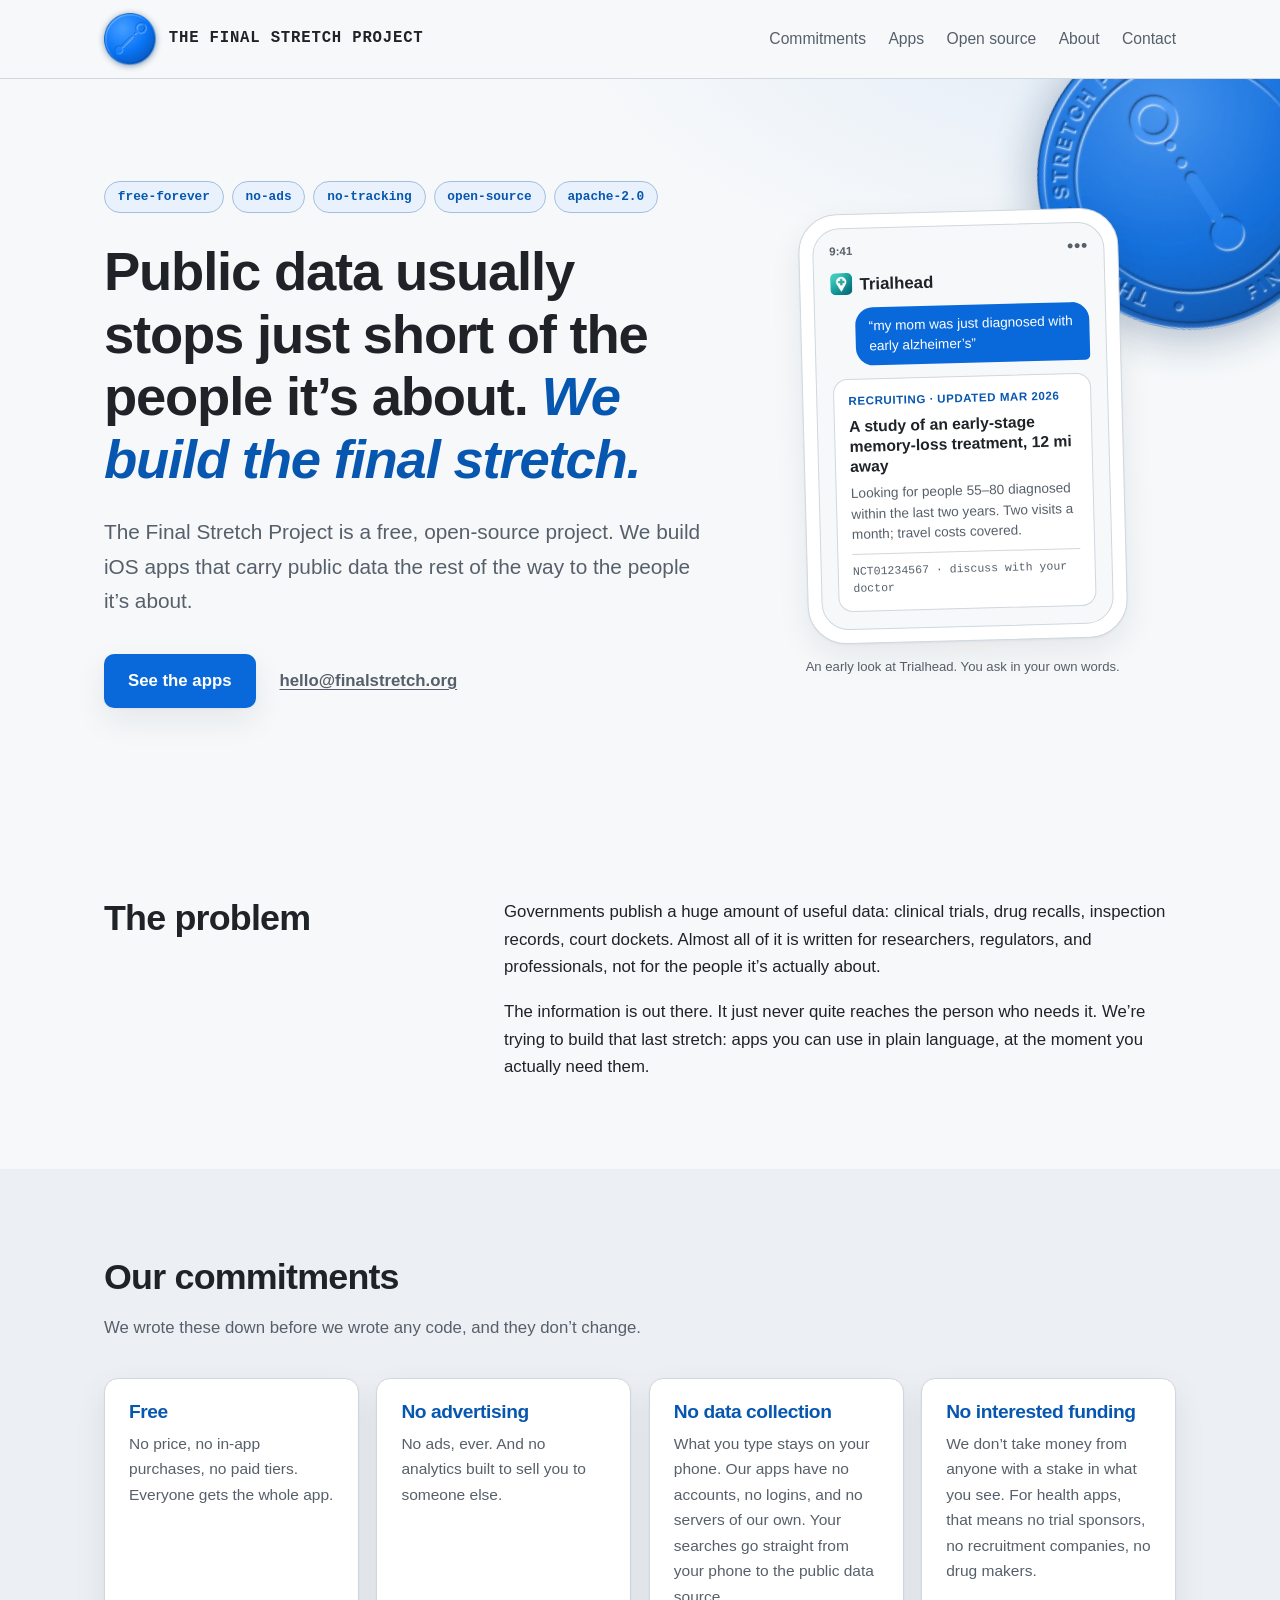
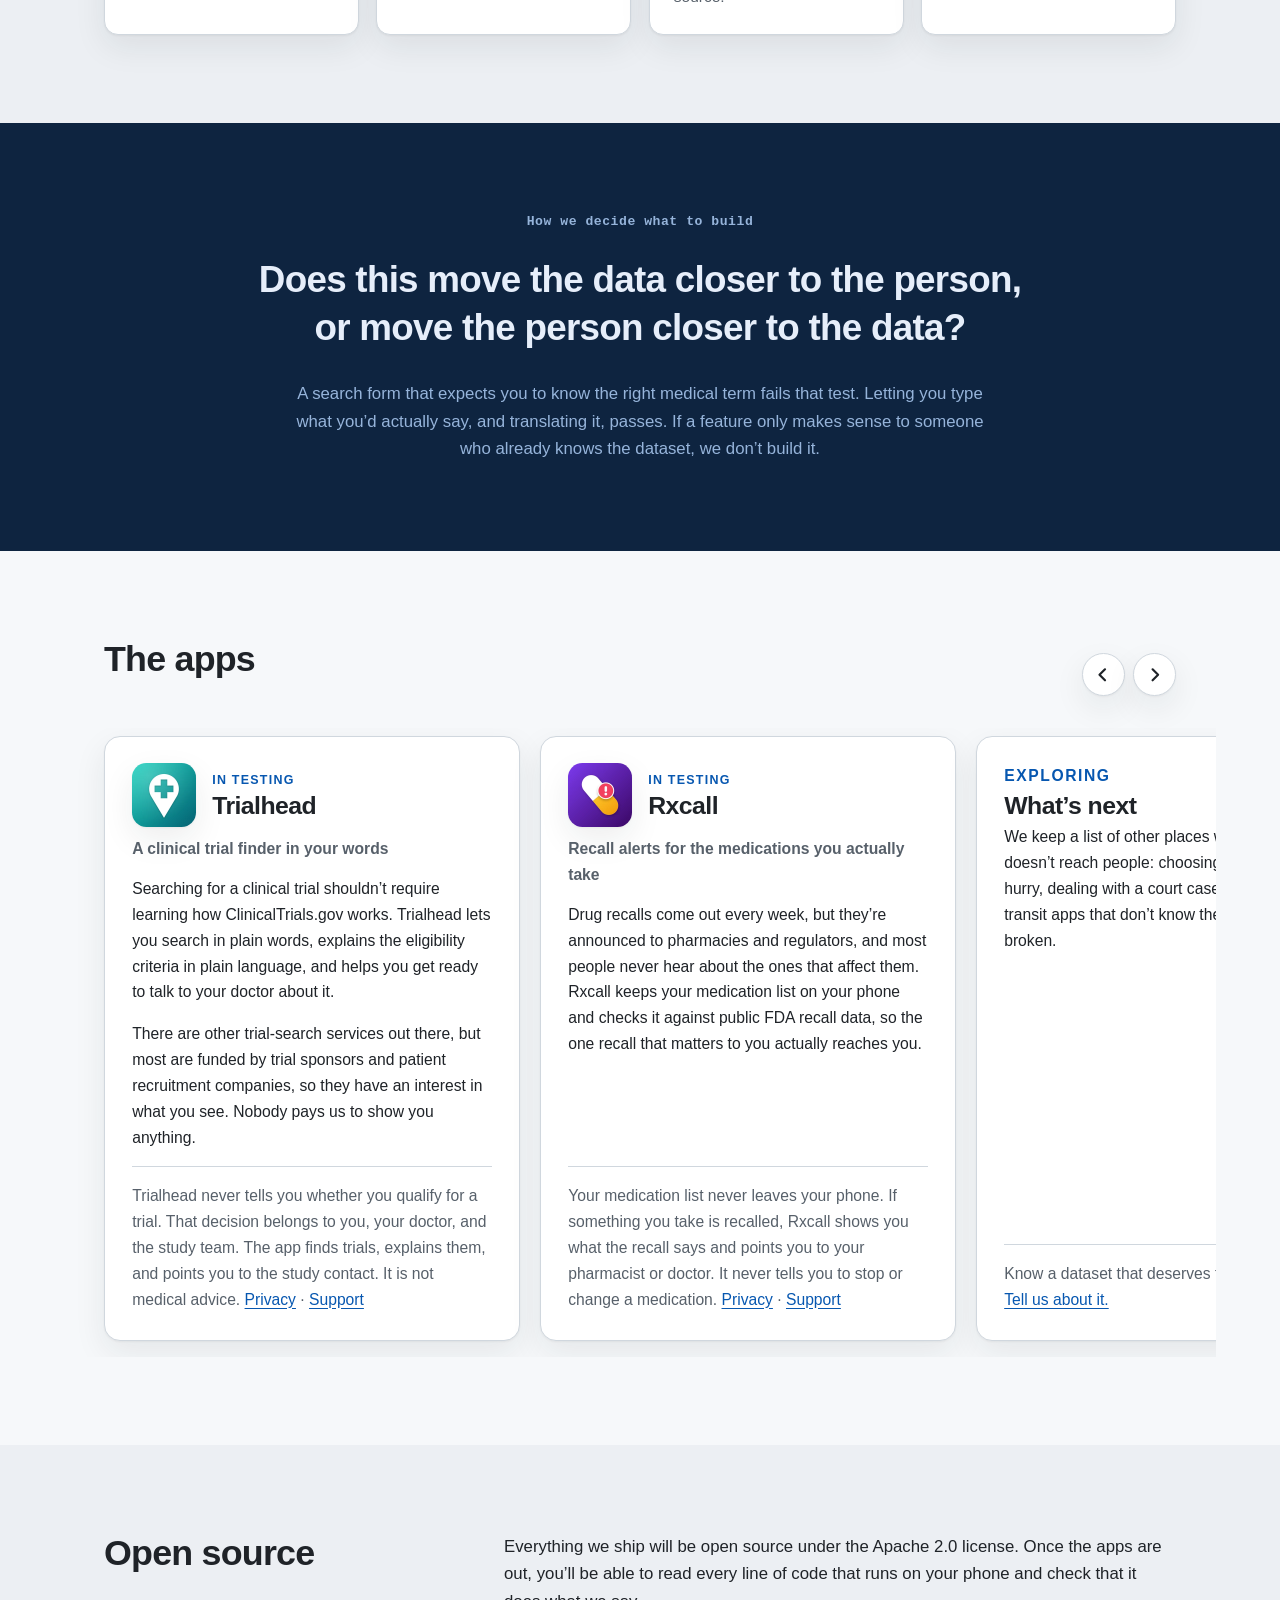
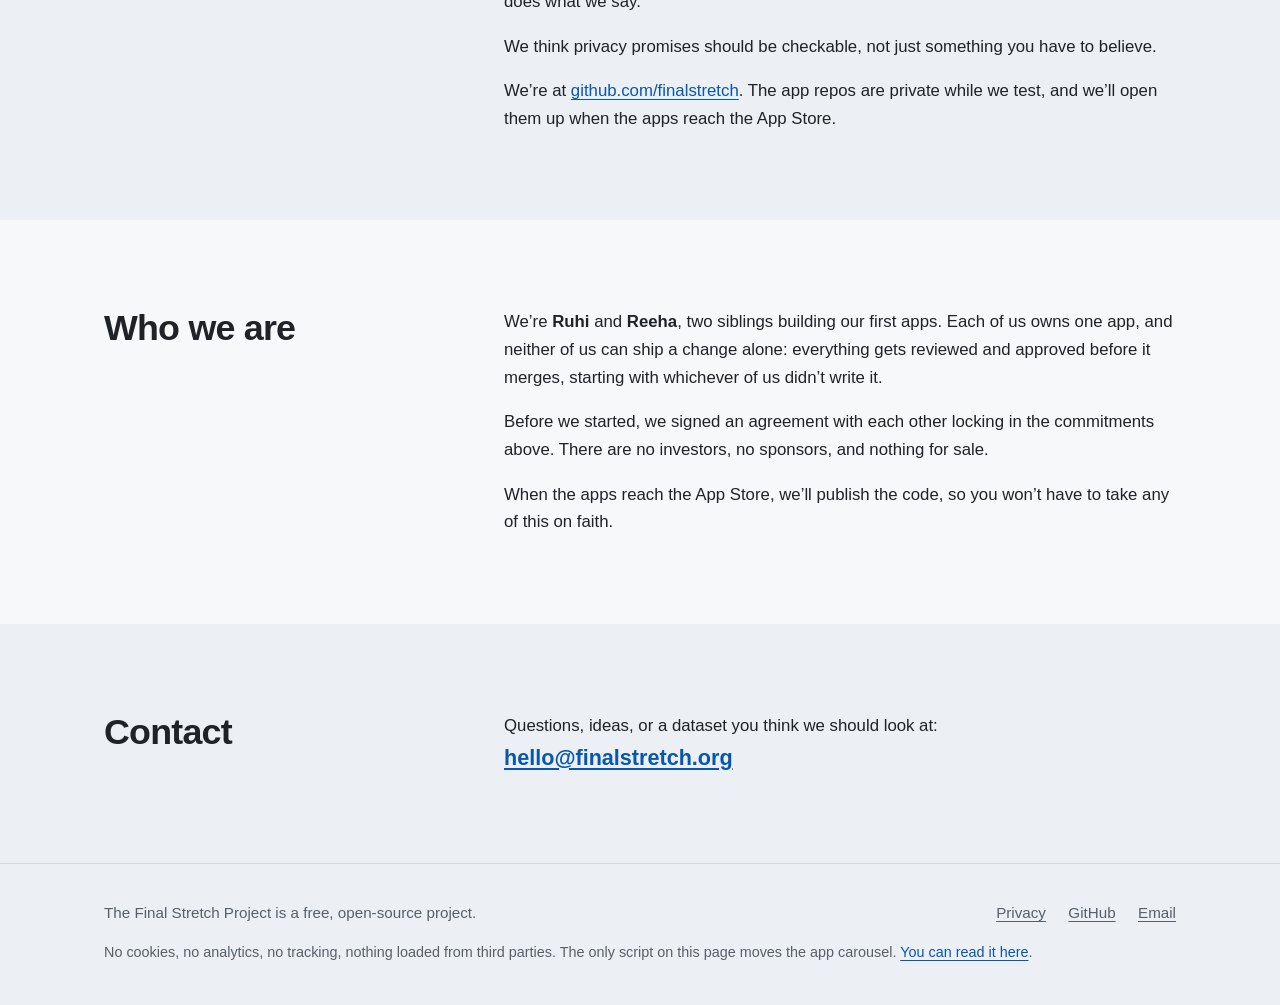
==== commit db142aaa: "Remove decorative section kickers Co-Authored-By: Claude Fable 5 <noreply@anthropic.com>" ====
--- a/index.html
+++ b/index.html
@@ -3,7 +3,7 @@
 <head>
   <meta charset="utf-8">
   <meta name="viewport" content="width=device-width, initial-scale=1">
-  <title>The Final Stretch Project — public data, carried the rest of the way</title>
+  <title>The Final Stretch Project - public data, carried the rest of the way</title>
   <meta name="description" content="The Final Stretch Project builds free, open-source iOS apps that carry public data the rest of the way to the people it's about. No ads, no data collection, no interested funding.">
   <link rel="stylesheet" href="style.css">
   <link rel="icon" href="data:image/svg+xml,%3Csvg xmlns='http://www.w3.org/2000/svg' viewBox='0 0 32 32'%3E%3Ccircle cx='16' cy='16' r='16' fill='%230969da'/%3E%3Ccircle cx='16' cy='16' r='13.2' fill='none' stroke='%23ffffff' stroke-opacity='0.5' stroke-width='0.9'/%3E%3Ccircle cx='22.2' cy='9.8' r='2.4' fill='none' stroke='%23ffffff' stroke-width='2'/%3E%3Cline x1='19.9' y1='12.3' x2='16.5' y2='16' stroke='%23ffffff' stroke-width='2' stroke-linecap='round' stroke-dasharray='0.1 2.4'/%3E%3Cline x1='16.5' y1='16' x2='12.6' y2='20.2' stroke='%23ffffff' stroke-width='2.4' stroke-linecap='round'/%3E%3Ccircle cx='10.8' cy='22.2' r='2.7' fill='%23ffffff'/%3E%3C/svg%3E">
@@ -93,7 +93,6 @@
 
     <section class="band band-tint" aria-labelledby="commitments-heading" id="commitments">
       <div class="container">
-        <p class="kicker">Non-negotiable</p>
         <h2 id="commitments-heading">Our commitments</h2>
         <p class="section-intro">We wrote these down before we wrote any code, and they don&rsquo;t change.</p>
         <div class="commitments-grid">
@@ -131,7 +130,6 @@
       <div class="container">
         <div class="gallery-head">
           <div>
-            <p class="kicker">What we&rsquo;re building</p>
             <h2 id="apps-heading">The apps</h2>
           </div>
           <div class="gallery-controls" hidden>
@@ -198,7 +196,6 @@
     <section class="band" aria-labelledby="about-heading" id="about">
       <div class="container split">
         <div>
-          <p class="kicker">Who builds this</p>
           <h2 id="about-heading">Who we are</h2>
         </div>
         <div class="prose-col">
--- a/style.css
+++ b/style.css
@@ -133,17 +133,6 @@
 
 a { color: var(--accent-ink); text-underline-offset: 3px; }
 
-.kicker {
-  font-family: var(--font-mono);
-  font-size: 0.82rem;
-  font-weight: 600;
-  letter-spacing: 0.04em;
-  color: var(--accent-ink);
-  margin: 0 0 0.75rem;
-}
-
-.kicker::before { content: "// "; opacity: 0.6; }
-
 /* ---- Accessibility helpers ---- */
 
 .skip-link {
@@ -604,8 +593,6 @@
   margin: 0 0 1.5rem;
 }
 
-.band-accent .test-kicker::before { content: "// "; opacity: 0.6; }
-
 .band-accent .test-note {
   max-width: 44rem;
   margin: 1.75rem auto 0;
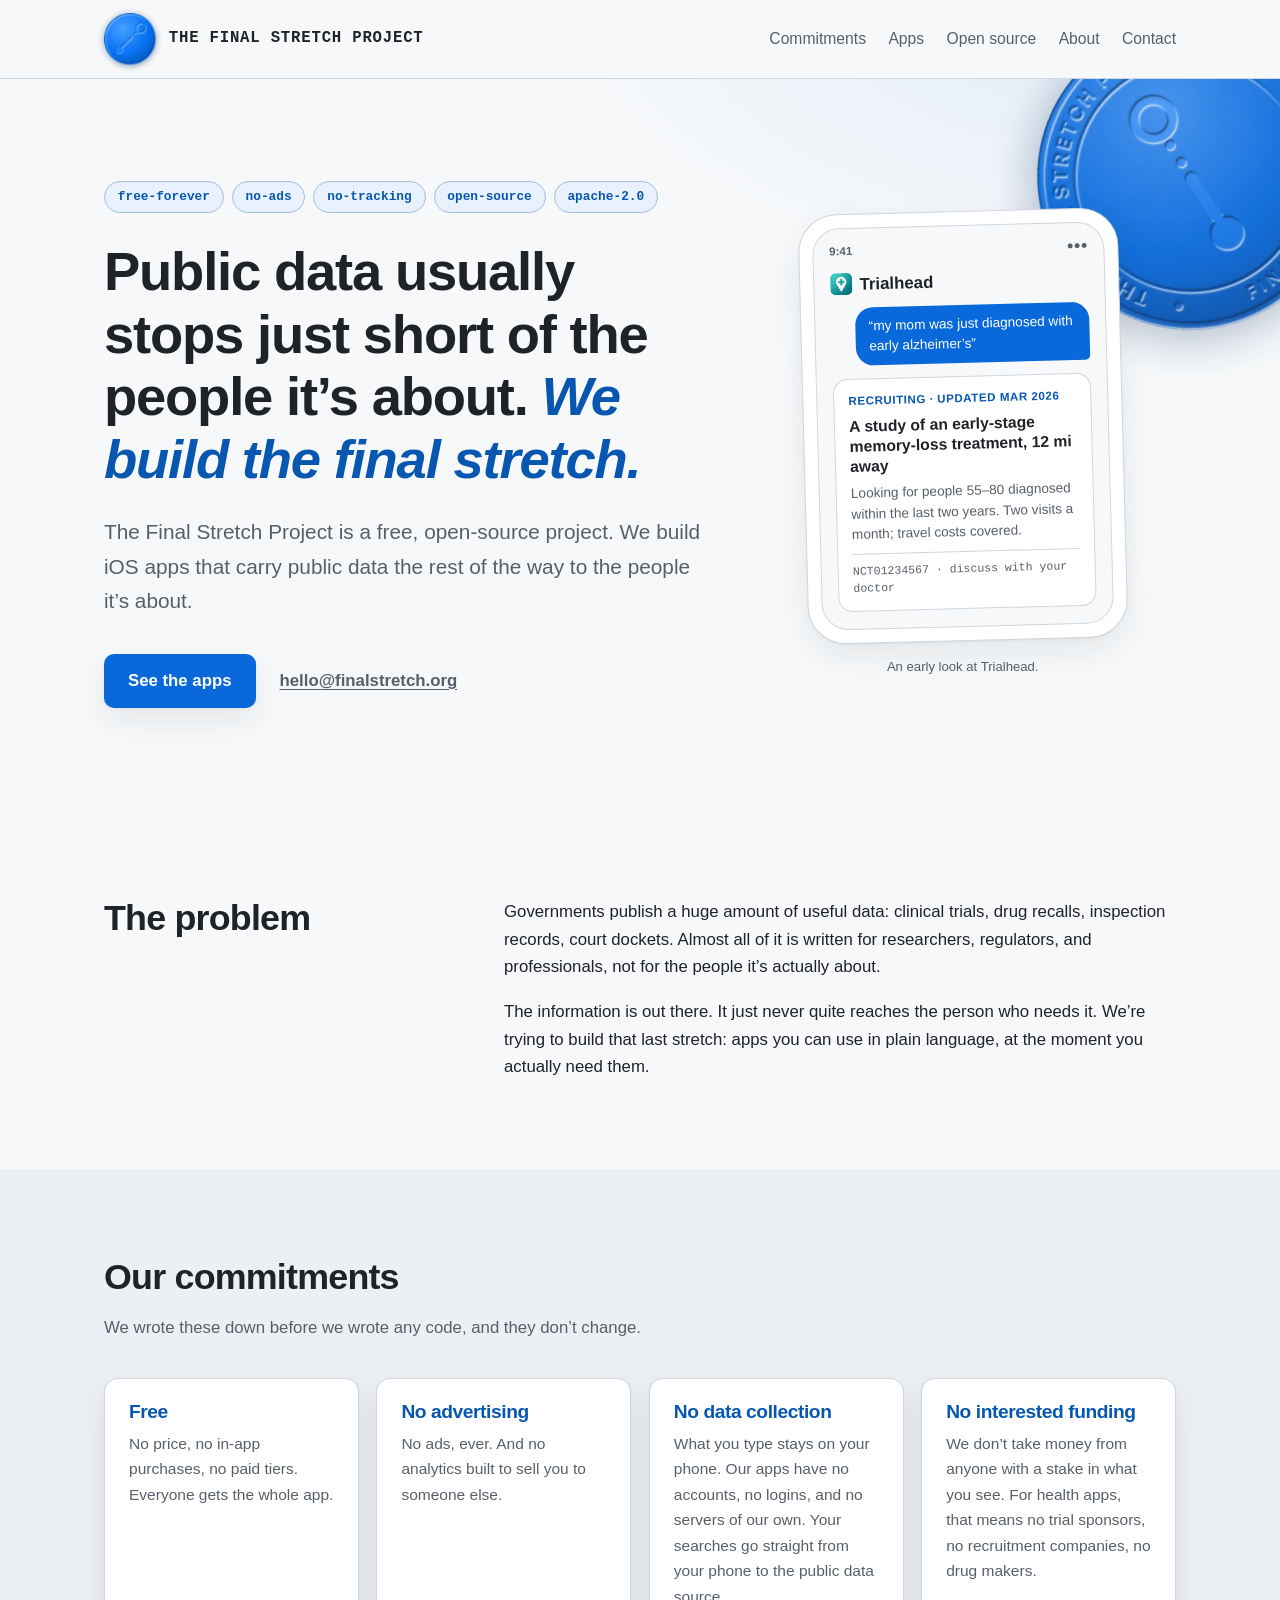
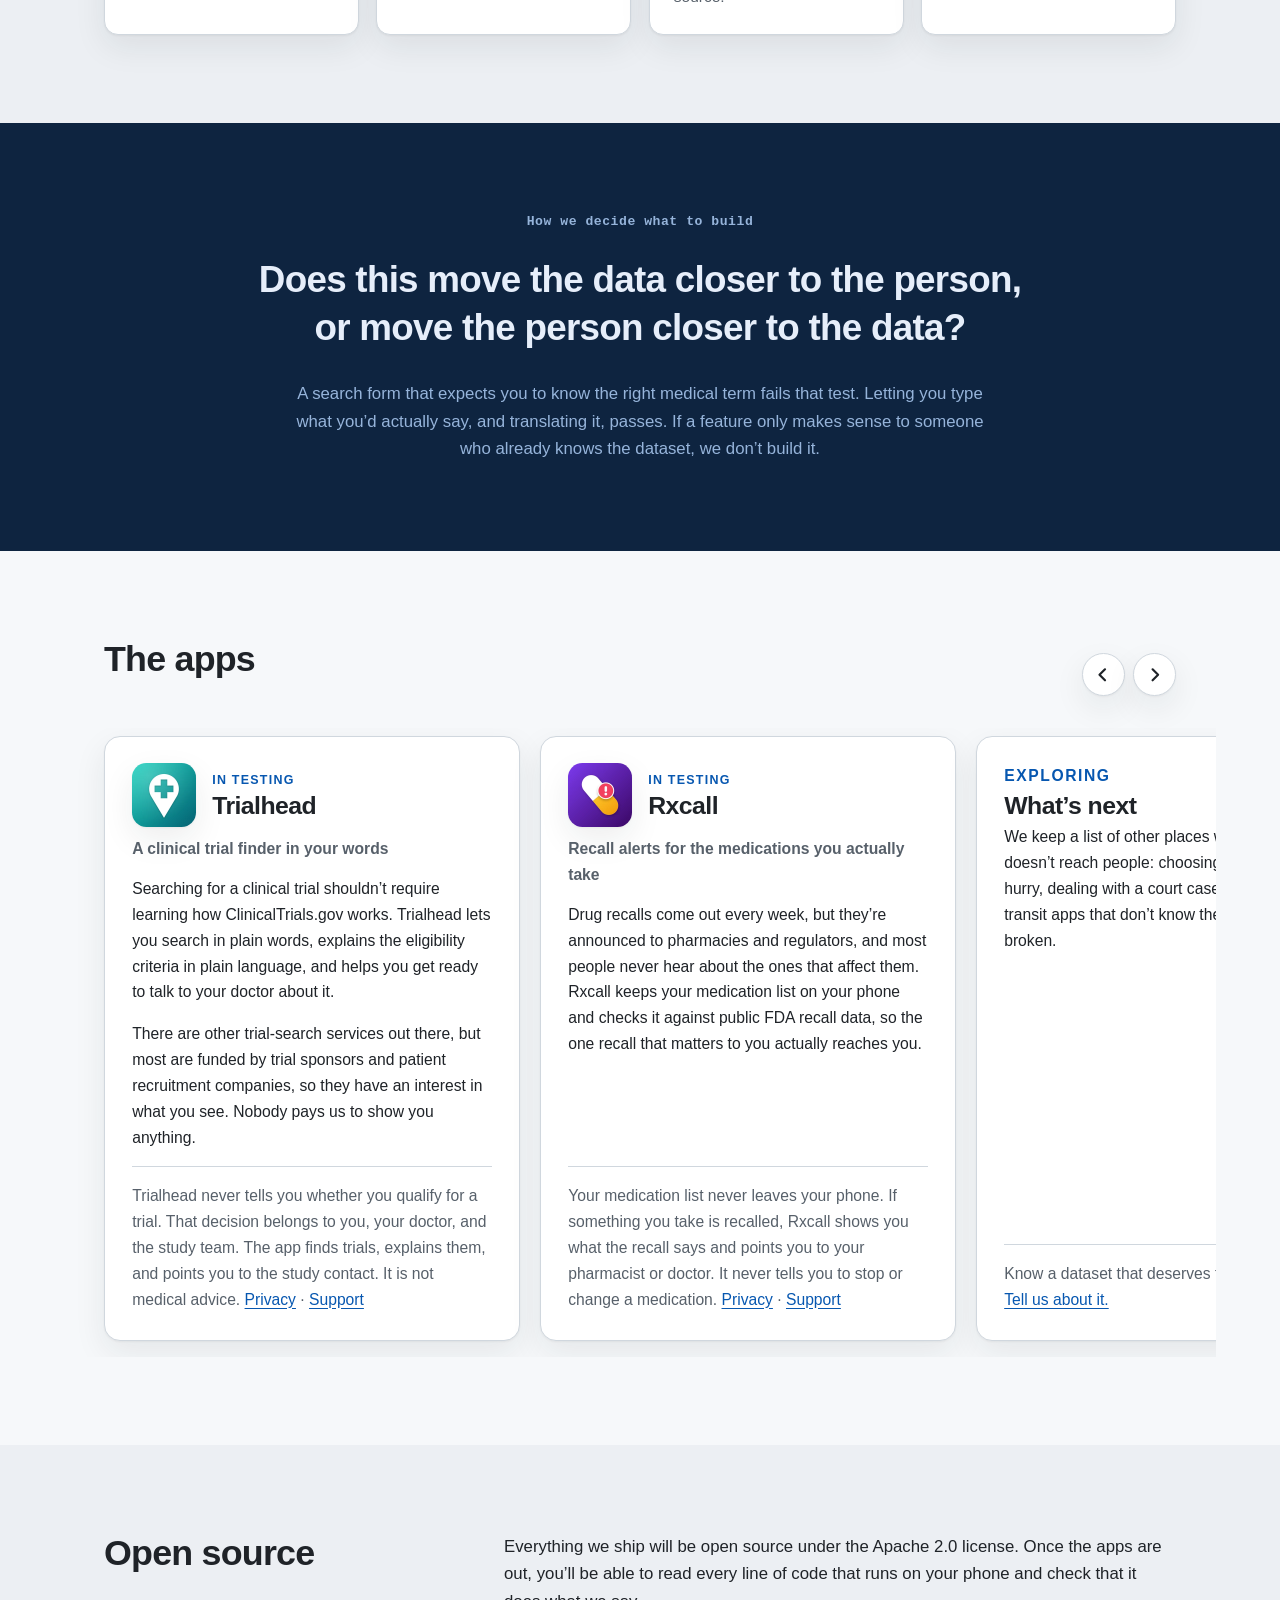
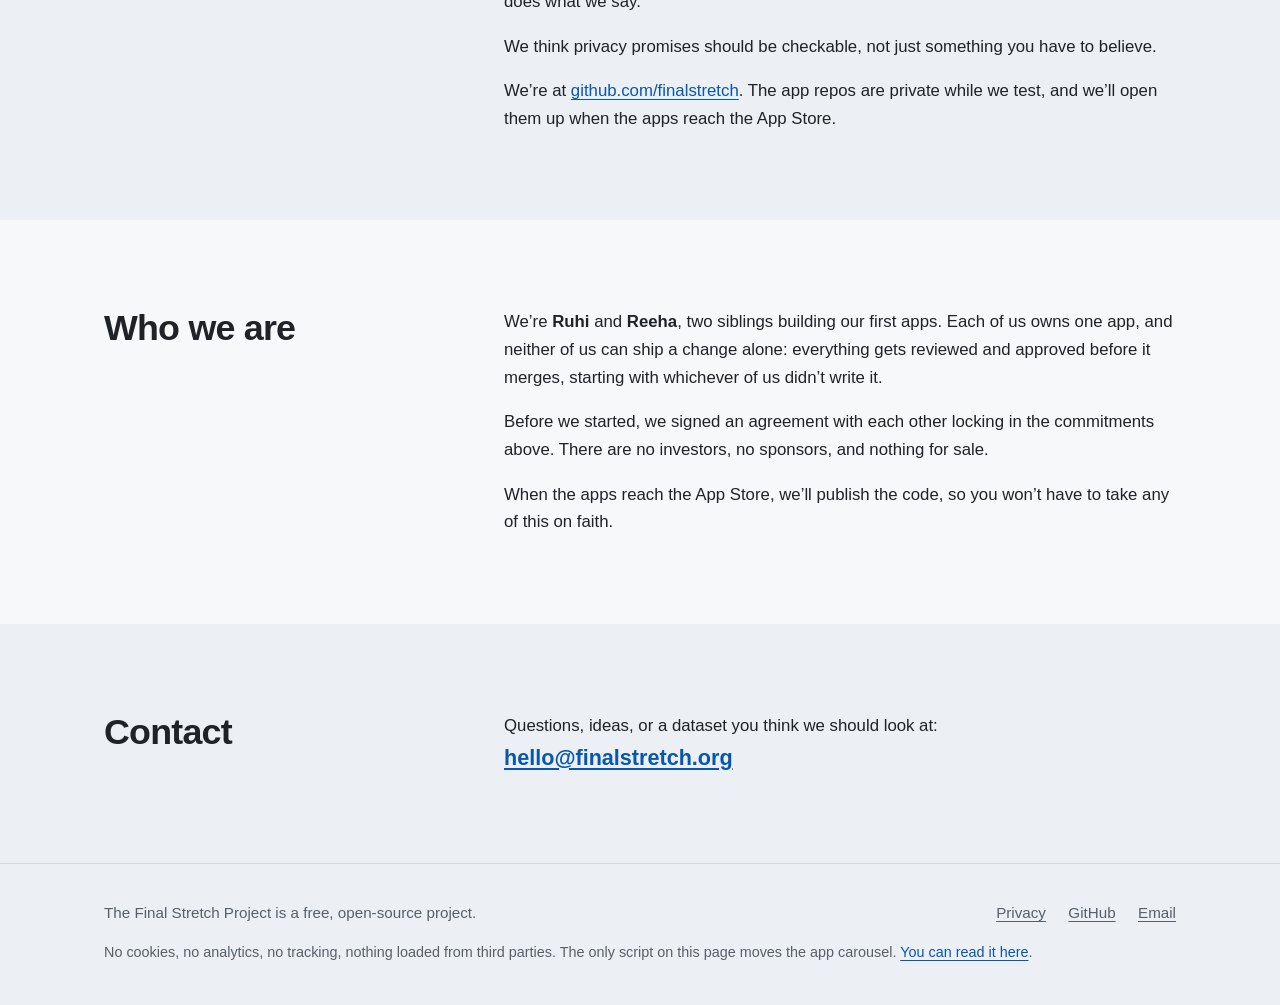
==== commit aede4db6: "Trim phone mockup caption Co-Authored-By: Claude Fable 5 <noreply@anthropic.com>" ====
--- a/index.html
+++ b/index.html
@@ -76,7 +76,7 @@
               </div>
             </div>
           </div>
-          <p class="phone-caption">An early look at Trialhead. You ask in your own words.</p>
+          <p class="phone-caption">An early look at Trialhead.</p>
         </div>
       </div>
     </section>
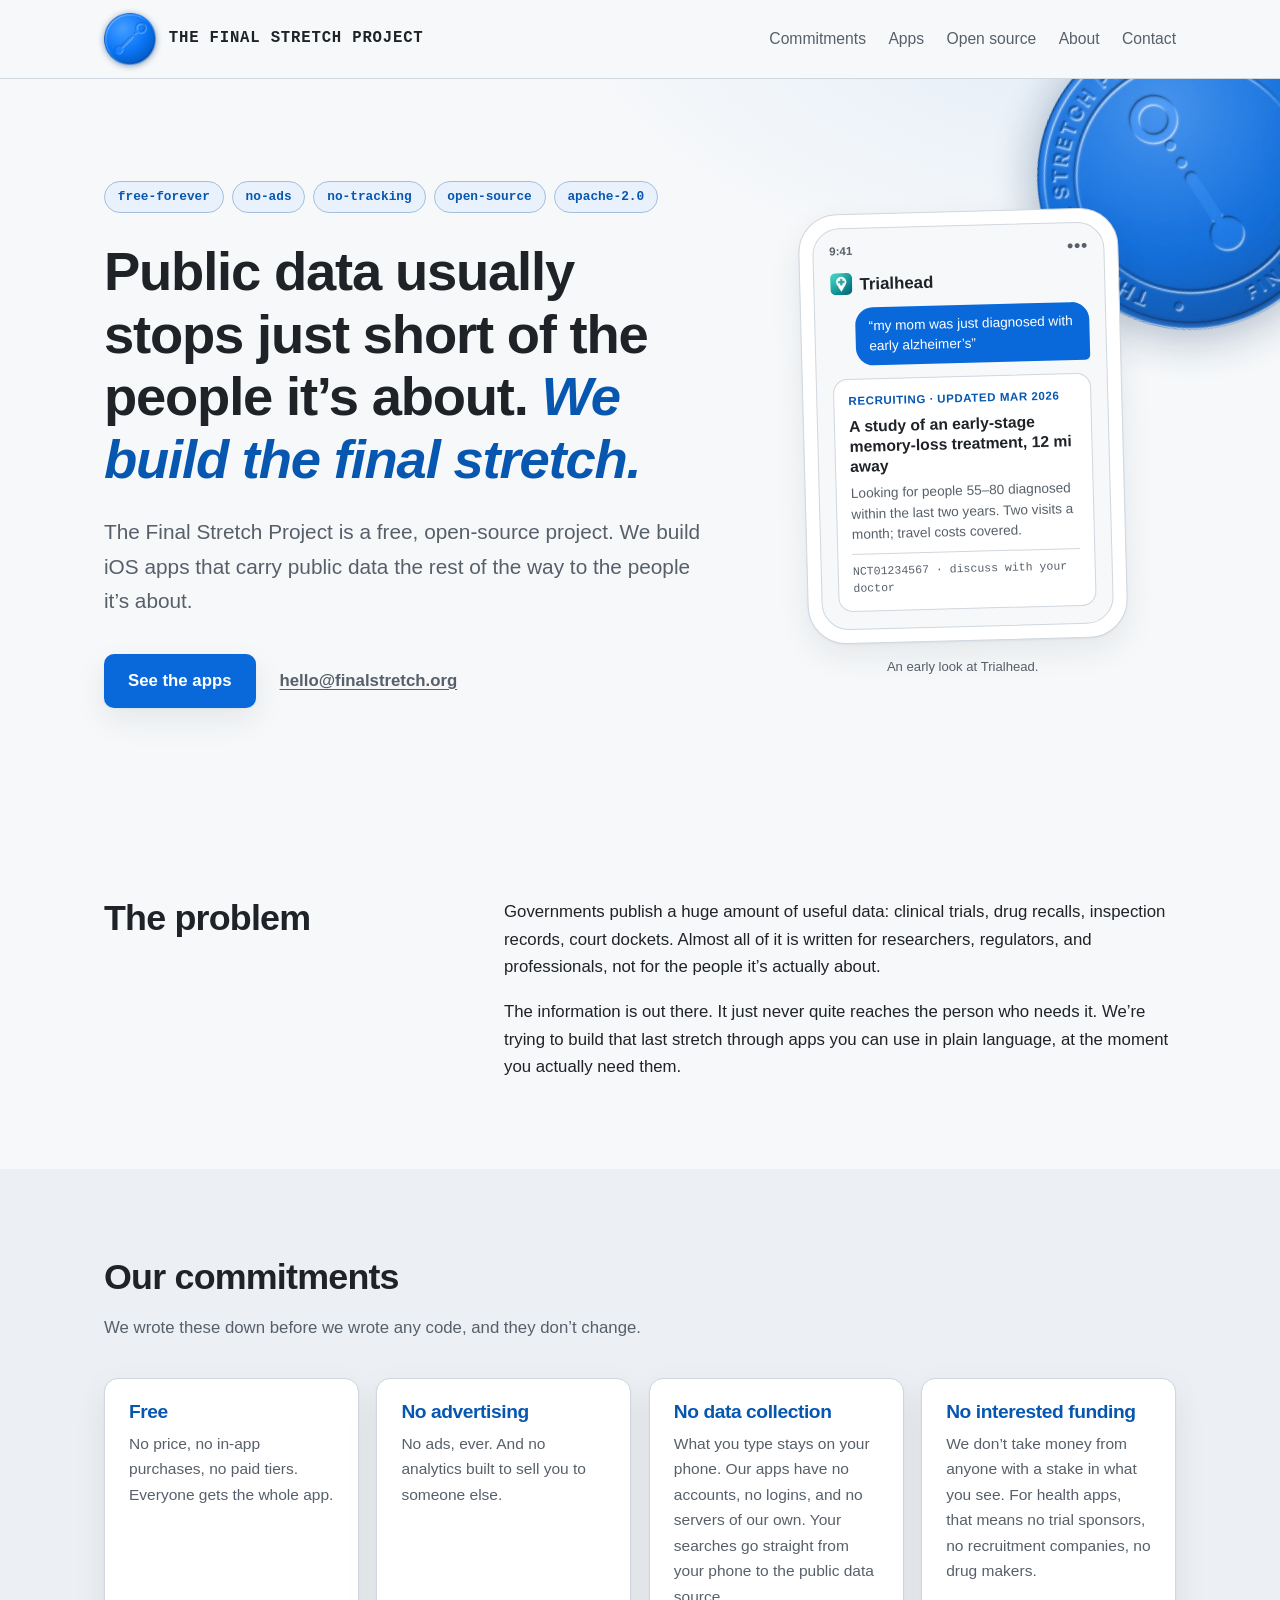
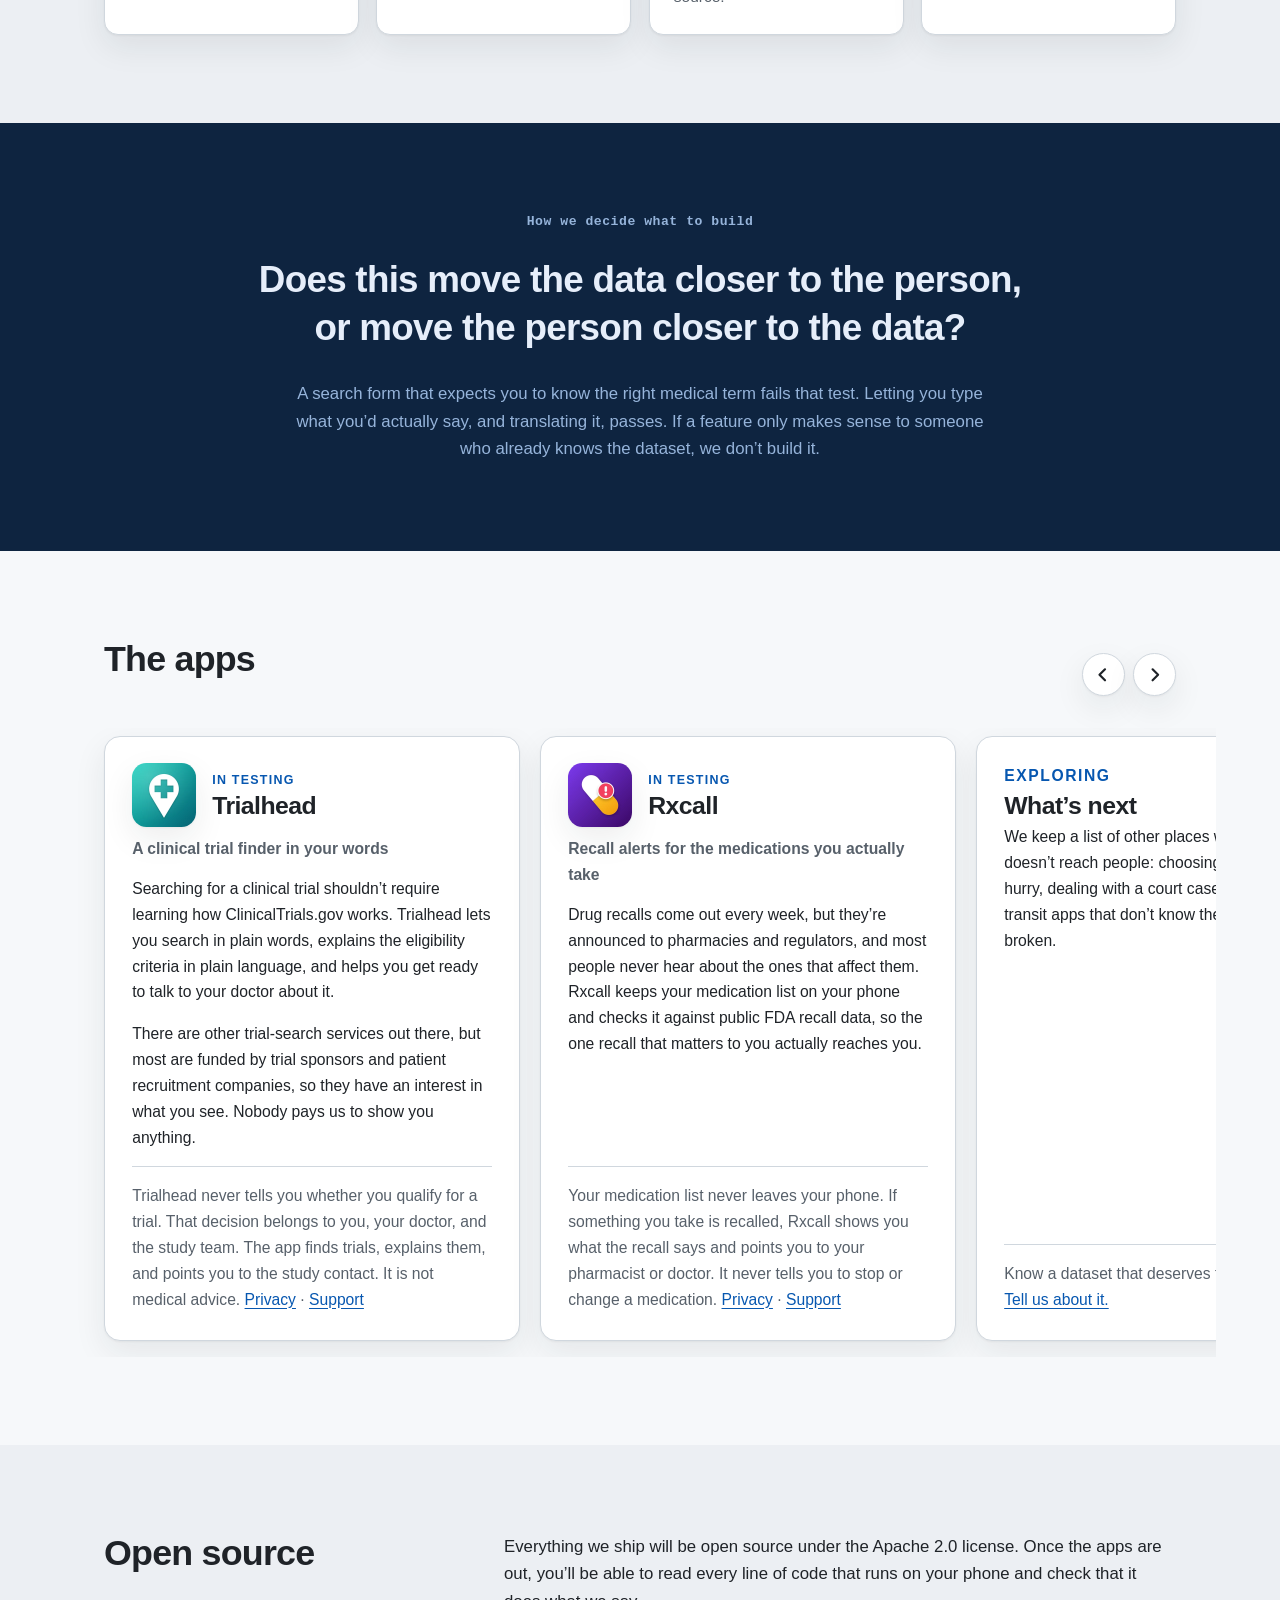
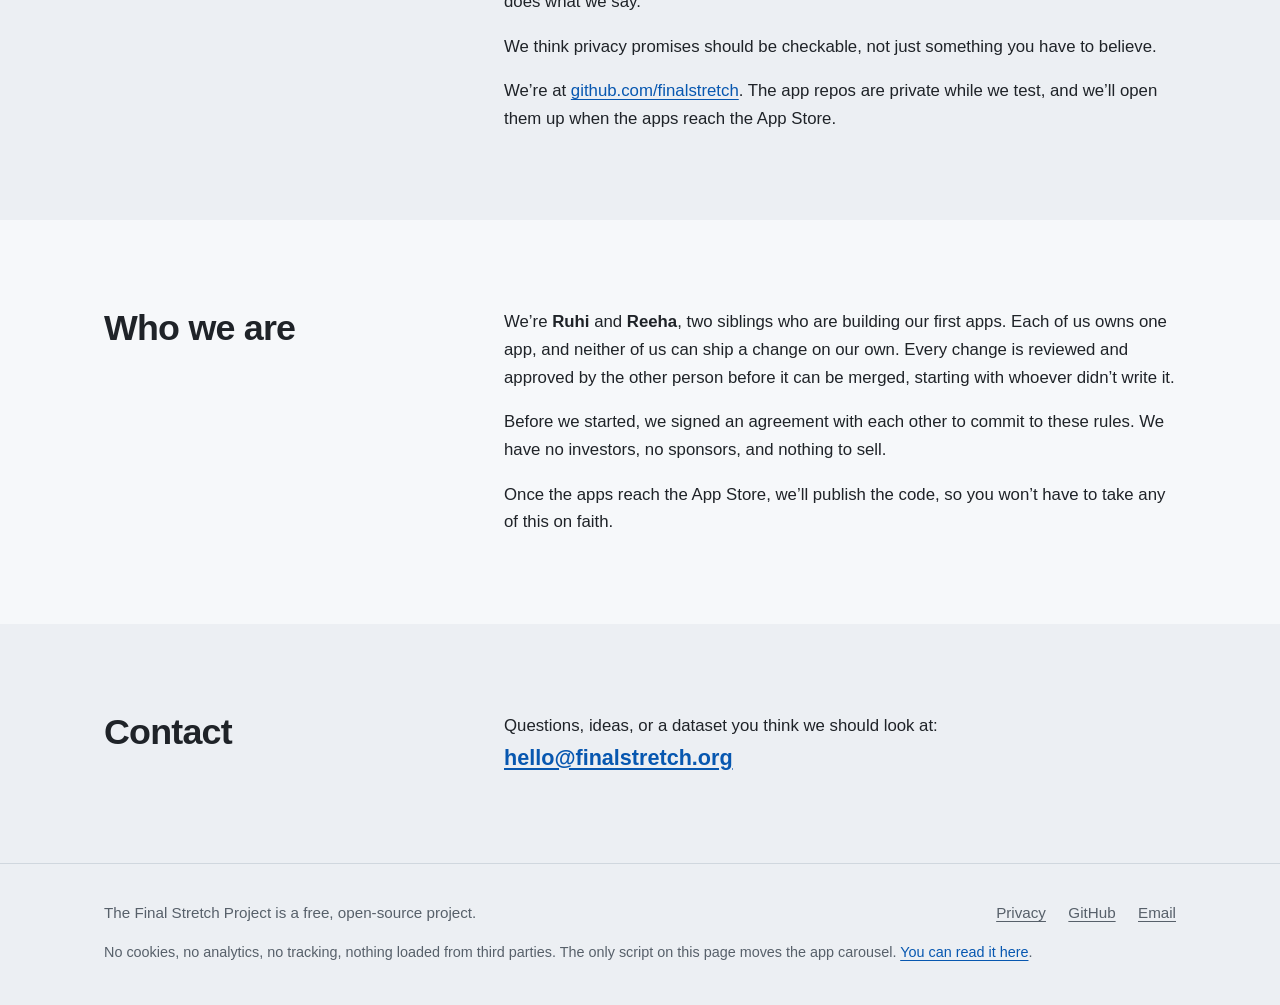
==== commit a44d6ea9: "Apply user-edited copy for problem and about sections Co-Authored-By: Claude Fable 5 <noreply@anthro" ====
--- a/index.html
+++ b/index.html
@@ -86,7 +86,7 @@
         <h2 id="problem-heading">The problem</h2>
         <div class="prose-col">
           <p>Governments publish a huge amount of useful data: clinical trials, drug recalls, inspection records, court dockets. Almost all of it is written for researchers, regulators, and professionals, not for the people it&rsquo;s actually about.</p>
-          <p>The information is out there. It just never quite reaches the person who needs it. We&rsquo;re trying to build that last stretch: apps you can use in plain language, at the moment you actually need them.</p>
+          <p>The information is out there. It just never quite reaches the person who needs it. We&rsquo;re trying to build that last stretch through apps you can use in plain language, at the moment you actually need them.</p>
         </div>
       </div>
     </section>
@@ -199,9 +199,9 @@
           <h2 id="about-heading">Who we are</h2>
         </div>
         <div class="prose-col">
-          <p>We&rsquo;re <strong>Ruhi</strong> and <strong>Reeha</strong>, two siblings building our first apps. Each of us owns one app, and neither of us can ship a change alone: everything gets reviewed and approved before it merges, starting with whichever of us didn&rsquo;t write it.</p>
-          <p>Before we started, we signed an agreement with each other locking in the commitments above. There are no investors, no sponsors, and nothing for sale.</p>
-          <p>When the apps reach the App Store, we&rsquo;ll publish the code, so you won&rsquo;t have to take any of this on faith.</p>
+          <p>We&rsquo;re <strong>Ruhi</strong> and <strong>Reeha</strong>, two siblings who are building our first apps. Each of us owns one app, and neither of us can ship a change on our own. Every change is reviewed and approved by the other person before it can be merged, starting with whoever didn&rsquo;t write it.</p>
+          <p>Before we started, we signed an agreement with each other to commit to these rules. We have no investors, no sponsors, and nothing to sell.</p>
+          <p>Once the apps reach the App Store, we&rsquo;ll publish the code, so you won&rsquo;t have to take any of this on faith.</p>
         </div>
       </div>
     </section>
